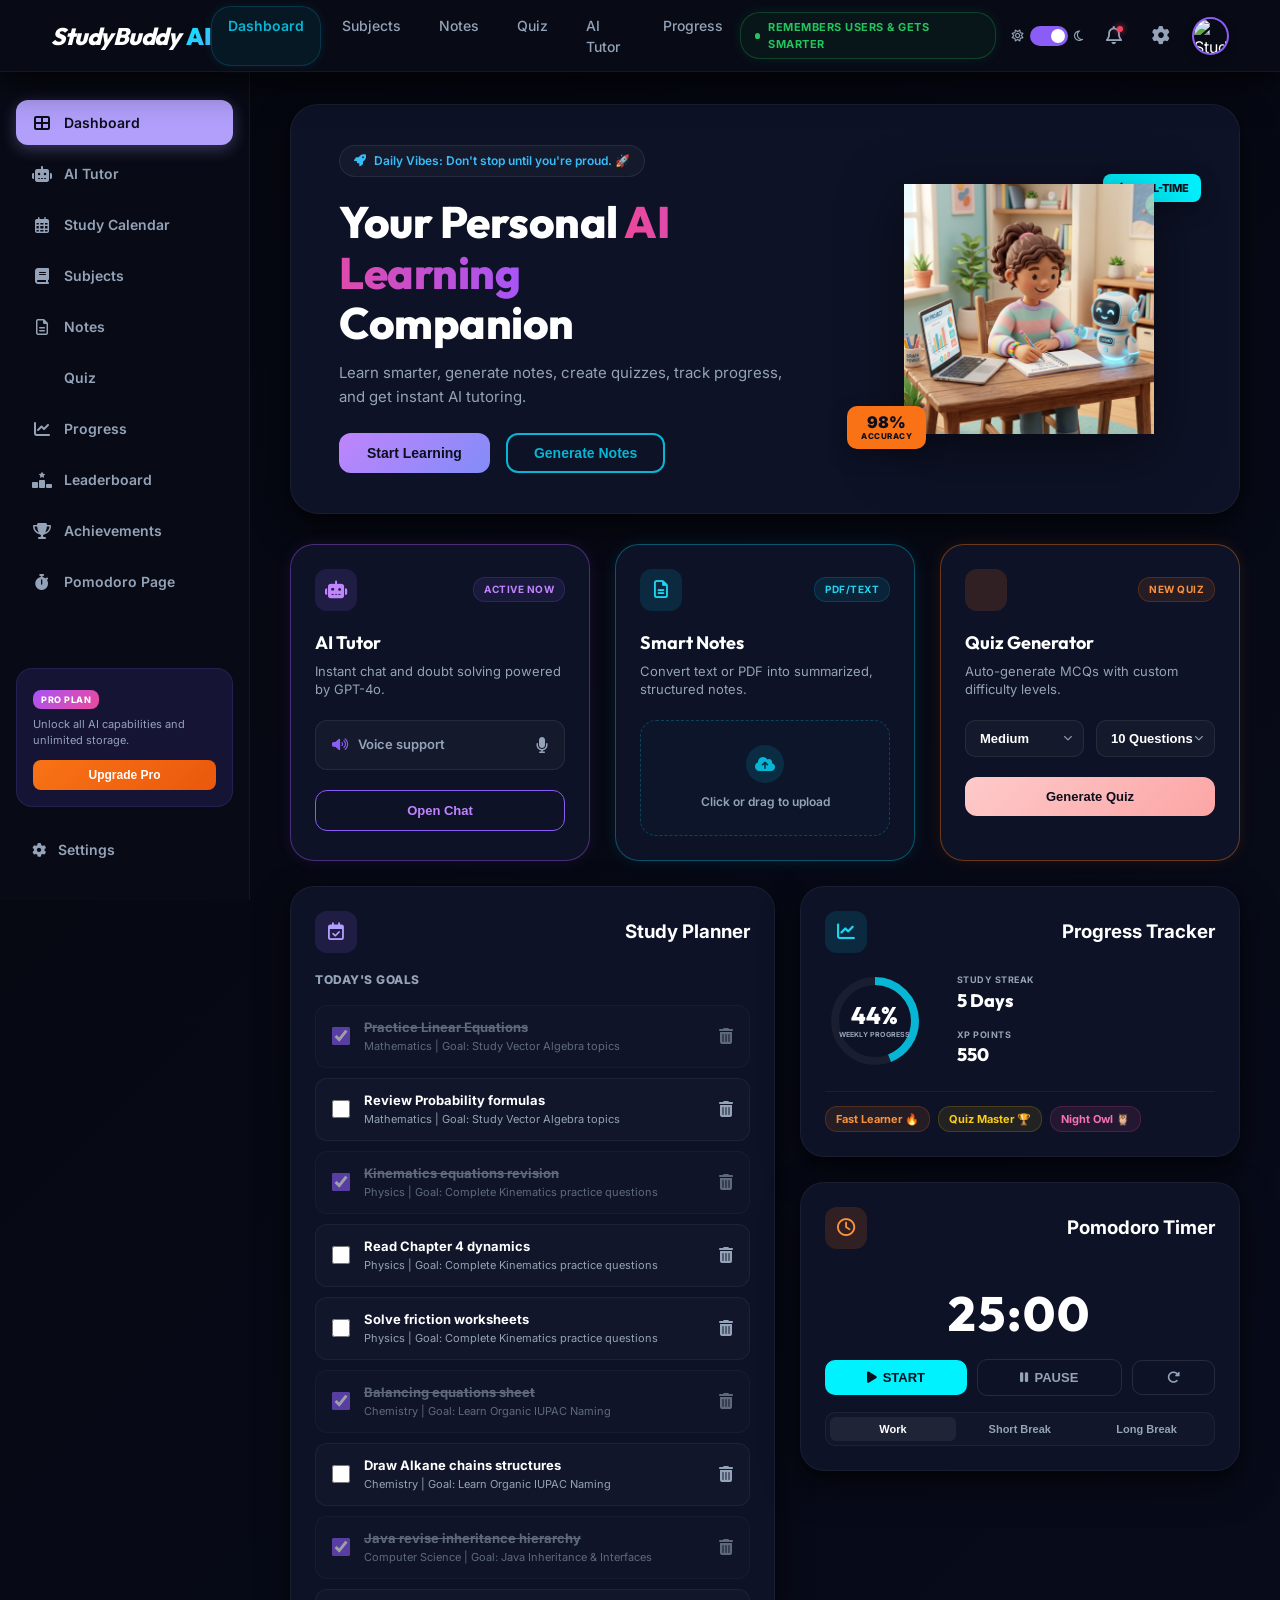
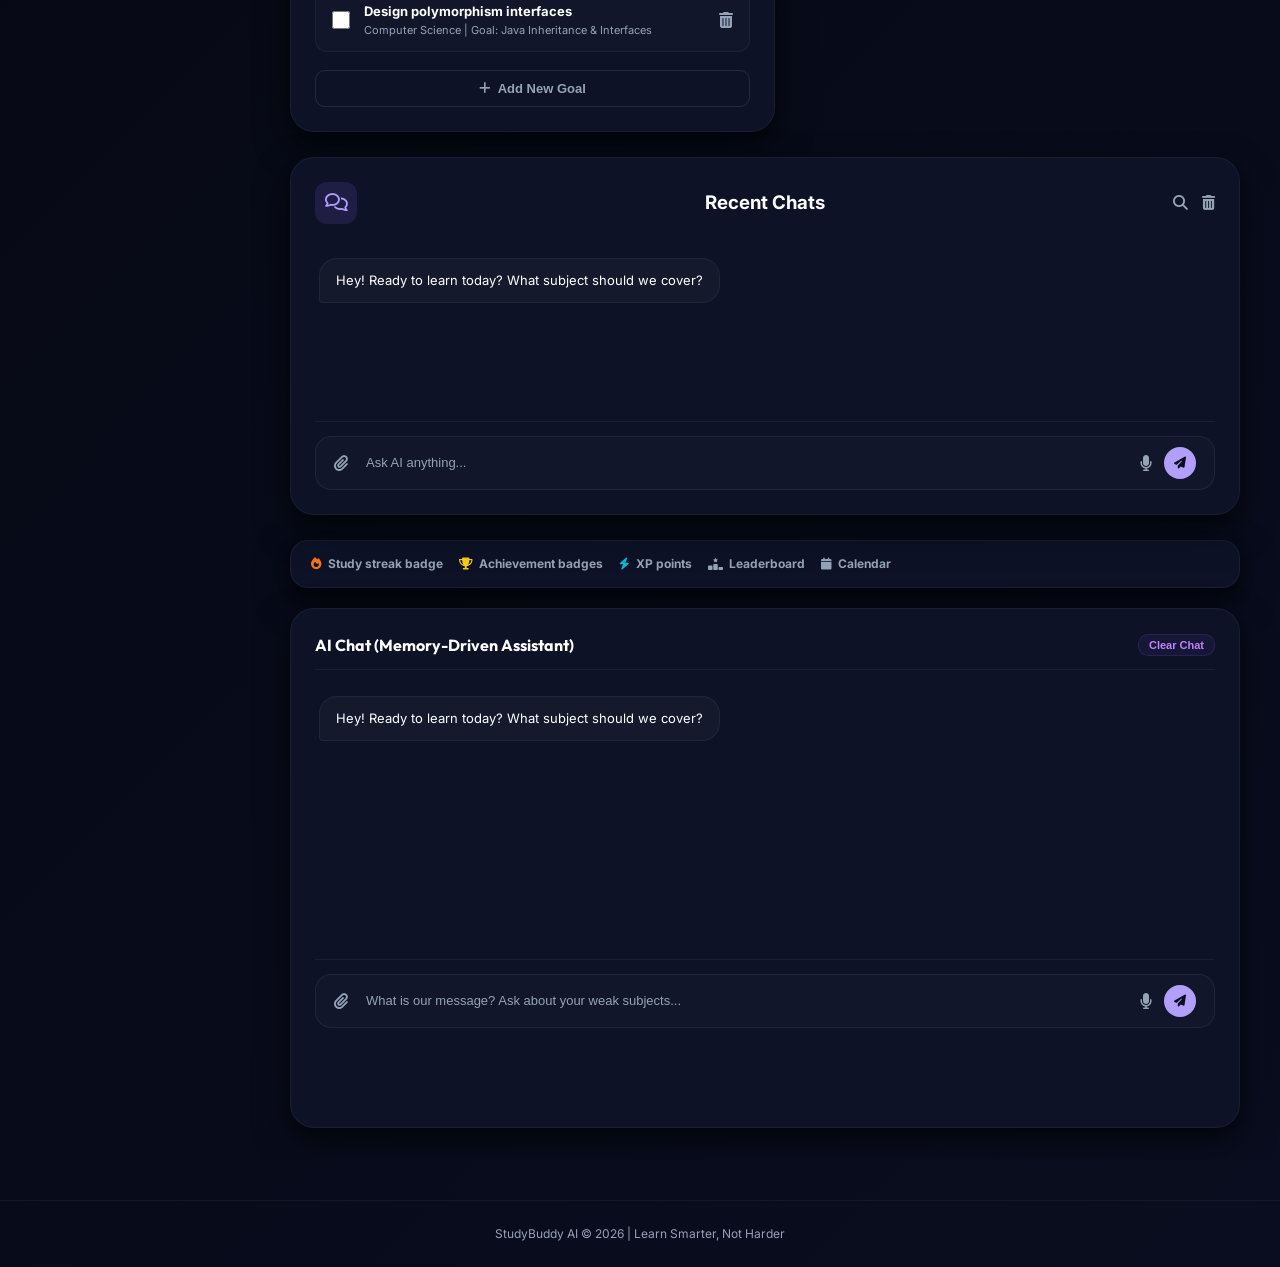
==== Frontend/index.html @ 6fe0d9cd "Add files via upload" ====
<!DOCTYPE html>
<html lang="en">
<head>
    <meta charset="UTF-8">
    <meta name="viewport" content="width=device-width, initial-scale=1.0">
    <title>StudyBuddy AI | Smart Learning Companion</title>
    <!-- Google Fonts -->
    <link rel="preconnect" href="https://fonts.googleapis.com">
    <link rel="preconnect" href="https://fonts.gstatic.com" crossorigin>
    <link href="https://fonts.googleapis.com/css2?family=Inter:wght@300;400;500;600;700;800&family=Outfit:wght@400;500;600;700;800&display=swap" rel="stylesheet">
    <!-- FontAwesome Icons -->
    <link rel="stylesheet" href="https://cdnjs.cloudflare.com/ajax/libs/font-awesome/6.7.2/css/all.min.css">
    <!-- CSS -->
    <link rel="stylesheet" href="style.css">
</head>
<body>

    <!-- Header Navigation -->
    <header class="app-header">
        <div class="header-container">
            <div class="logo" onclick="switchTab('dashboard')">
                StudyBuddy <span>AI</span>
            </div>
            
            <nav class="nav-links">
                <a href="#" class="nav-item active" data-tab="dashboard" onclick="switchTab('dashboard')">Dashboard</a>
                <a href="#" class="nav-item" data-tab="subjects" onclick="switchTab('subjects')">Subjects</a>
                <a href="#" class="nav-item" data-tab="notes" onclick="switchTab('notes')">Notes</a>
                <a href="#" class="nav-item" data-tab="quiz" onclick="switchTab('quiz')">Quiz</a>
                <a href="#" class="nav-item" data-tab="ai-tutor" onclick="switchTab('ai-tutor')">AI Tutor</a>
                <a href="#" class="nav-item" data-tab="progress" onclick="switchTab('progress')">Progress</a>
            </nav>

            <div class="header-controls">
                <div class="judge-tagline-nav" title="Hackathon Statement">
                    <span class="pulse-dot"></span>
                    <span>remembers users & gets smarter</span>
                </div>
                <div class="theme-toggle-container">
                    <i class="fa-regular fa-sun"></i>
                    <label class="switch">
                        <input type="checkbox" id="themeToggle">
                        <span class="slider round"></span>
                    </label>
                    <i class="fa-regular fa-moon"></i>
                </div>
                <div class="notification-btn" onclick="alert('No new notifications!')">
                    <i class="fa-regular fa-bell"></i>
                    <span class="badge"></span>
                </div>
                <div class="settings-btn" onclick="switchTab('settings')" title="Settings">
                    <i class="fa-solid fa-gear"></i>
                </div>
                <div class="user-avatar" onclick="switchTab('profile')" id="navAvatarWrapper">
                    <img src="https://images.unsplash.com/photo-1534528741775-53994a69daeb?auto=format&fit=crop&w=100&q=80" alt="Student Profile" id="navAvatar">
                </div>
            </div>
        </div>
    </header>

    <!-- Global App Layout -->
    <div class="app-layout">
        
        <!-- Sidebar Navigation -->
        <aside class="app-sidebar">
            <ul class="sidebar-nav">
                <li class="active" data-sidebar="dashboard" onclick="switchTab('dashboard')">
                    <i class="fa-solid fa-table-cells-large"></i> Dashboard
                </li>
                <li data-sidebar="ai-tutor" onclick="switchTab('ai-tutor')">
                    <i class="fa-solid fa-robot"></i> AI Tutor
                </li>
                <li data-sidebar="calendar" onclick="switchTab('calendar')">
                    <i class="fa-regular fa-calendar-days"></i> Study Calendar
                </li>
                <li data-sidebar="subjects" onclick="switchTab('subjects')">
                    <i class="fa-solid fa-book"></i> Subjects
                </li>
                <li data-sidebar="notes" onclick="switchTab('notes')">
                    <i class="fa-regular fa-file-lines"></i> Notes
                </li>
                <li data-sidebar="quiz" onclick="switchTab('quiz')">
                    <i class="fa-regular fa-square-question"></i> Quiz
                </li>
                <li data-sidebar="progress" onclick="switchTab('progress')">
                    <i class="fa-solid fa-chart-line"></i> Progress
                </li>
                <li data-sidebar="leaderboard" onclick="switchTab('leaderboard')">
                    <i class="fa-solid fa-ranking-star"></i> Leaderboard
                </li>
                <li data-sidebar="achievements" onclick="switchTab('achievements')">
                    <i class="fa-solid fa-trophy"></i> Achievements
                </li>
                <li data-sidebar="pomodoro" onclick="switchTab('pomodoro')">
                    <i class="fa-solid fa-stopwatch"></i> Pomodoro Page
                </li>
            </ul>
            
            <div class="sidebar-footer-container">
                <div class="upgrade-pro-card">
                    <span class="pro-badge">PRO PLAN</span>
                    <p>Unlock all AI capabilities and unlimited storage.</p>
                    <button class="btn-upgrade" onclick="alert('Upgrade Pro dialog triggered.')">Upgrade Pro</button>
                </div>
                
                <div class="sidebar-settings-link" onclick="switchTab('settings')">
                    <i class="fa-solid fa-gear"></i> Settings
                </div>
            </div>
        </aside>

        <!-- App Main Views -->
        <main class="app-content">

            <!-- 1. DASHBOARD VIEW -->
            <div id="view-dashboard" class="tab-view active">
                <!-- Hero Banner -->
                <section class="hero-banner">
                    <div class="hero-text">
                        <div class="daily-vibes-badge">
                            <i class="fa-solid fa-rocket"></i>
                            <span>Daily Vibes: Don't stop until you're proud. 🚀</span>
                        </div>
                        <h1>Your Personal <span class="gradient-text">AI Learning</span><br>Companion</h1>
                        <p>Learn smarter, generate notes, create quizzes, track progress, and get instant AI tutoring.</p>
                        <div class="hero-buttons">
                            <!-- Change: Start Learning -> Pomodoro Timer Page -->
                            <button class="btn-primary" onclick="startLearningBtnClick()">Start Learning</button>
                            <button class="btn-outline" onclick="switchTab('notes')">Generate Notes</button>
                        </div>
                    </div>
                    <div class="hero-image-container">
                        <div class="floating-badge badge-realtime">
                            <i class="fa-solid fa-bolt"></i> REAL-TIME
                        </div>
                        <img src="hero_study_buddy.png" alt="AI Study Tutor Illustration" class="hero-illustration">
                        <div class="floating-badge badge-accuracy">
                            <span class="accuracy-num">98%</span>
                            <span class="accuracy-text">ACCURACY</span>
                        </div>
                    </div>
                </section>

                <!-- Row 1: Three Quick Cards -->
                <div class="dashboard-row-three">
                    <!-- AI Tutor Card -->
                    <div class="card module-card card-ai-tutor">
                        <div class="card-header-flex">
                            <div class="card-header-icon tutor-icon-bg">
                                <i class="fa-solid fa-robot"></i>
                            </div>
                            <span class="badge-status status-active">Active Now</span>
                        </div>
                        <h3>AI Tutor</h3>
                        <p class="module-desc">Instant chat and doubt solving powered by GPT-4o.</p>
                        <div class="tutor-voice-row">
                            <div class="voice-support-pill">
                                <i class="fa-solid fa-volume-high"></i>
                                <span>Voice support</span>
                            </div>
                            <div class="voice-toggle-icon">
                                <i class="fa-solid fa-microphone"></i>
                            </div>
                        </div>
                        <button class="btn-tutor-chat" onclick="switchTab('ai-tutor')">Open Chat</button>
                    </div>

                    <!-- Smart Notes Card -->
                    <div class="card module-card card-notes">
                        <div class="card-header-flex">
                            <div class="card-header-icon notes-icon-bg">
                                <i class="fa-regular fa-file-lines"></i>
                            </div>
                            <span class="badge-status status-pdf">PDF/Text</span>
                        </div>
                        <h3>Smart Notes</h3>
                        <p class="module-desc">Convert text or PDF into summarized, structured notes.</p>
                        <div class="upload-zone-small" onclick="switchTab('notes')">
                            <div class="upload-icon-circle">
                                <i class="fa-solid fa-cloud-arrow-up"></i>
                            </div>
                            <span>Click or drag to upload</span>
                        </div>
                    </div>

                    <!-- Quiz Generator Card -->
                    <div class="card module-card card-quiz">
                        <div class="card-header-flex">
                            <div class="card-header-icon quiz-icon-bg">
                                <i class="fa-regular fa-square-question"></i>
                            </div>
                            <span class="badge-status status-quiz">New Quiz</span>
                        </div>
                        <h3>Quiz Generator</h3>
                        <p class="module-desc">Auto-generate MCQs with custom difficulty levels.</p>
                        <div class="quiz-controls-row">
                            <div class="select-wrapper">
                                <select id="quizDifficulty" class="select-control">
                                    <option value="easy">Easy</option>
                                    <option value="medium" selected>Medium</option>
                                    <option value="hard">Hard</option>
                                </select>
                            </div>
                            <div class="select-wrapper">
                                <select id="quizQuestionsCount" class="select-control">
                                    <option value="5">5 Questions</option>
                                    <option value="10" selected>10 Questions</option>
                                    <option value="20">20 Questions</option>
                                </select>
                            </div>
                        </div>
                        <button class="btn-generate-quiz" onclick="switchTab('quiz')">Generate Quiz</button>
                    </div>
                </div>

                <!-- Row 2: Planner (Left) & Stack of Progress/Timer (Right) -->
                <div class="dashboard-row-two" id="planner-section">
                    <!-- Study Planner Card -->
                    <div class="card planner-card">
                        <div class="card-header-flex">
                            <div class="card-header-icon planner-icon-bg">
                                <i class="fa-regular fa-calendar-check"></i>
                            </div>
                            <h3>Study Planner</h3>
                        </div>
                        <p class="section-title">TODAY'S GOALS</p>
                        
                        <div class="empty-state" id="dashboardPlannerEmptyState">
                            <p>No memory data available.</p>
                            <button class="btn-create-profile" onclick="focusProfile()">Create Memory Profile</button>
                        </div>
                        <div class="content-state" id="dashboardPlannerContentState" style="display: none;">
                            <ul id="dashboardPlanList" class="checklist">
                                <!-- Populated dynamically -->
                            </ul>
                        </div>
                        <button class="btn-add-goal" onclick="triggerAddNewGoal()">
                            <i class="fa-solid fa-plus"></i> Add New Goal
                        </button>
                    </div>

                    <!-- Right Stack Column -->
                    <div class="dashboard-right-stack">
                        <!-- Progress Tracker Card -->
                        <div class="card progress-tracker-card">
                            <div class="card-header-flex">
                                <div class="card-header-icon progress-icon-bg">
                                    <i class="fa-solid fa-chart-line"></i>
                                </div>
                                <h3>Progress Tracker</h3>
                            </div>
                            
                            <div class="empty-state" id="dashboardProgressEmptyState">
                                <p>No memory data available.</p>
                                <button class="btn-create-profile" onclick="focusProfile()">Create Memory Profile</button>
                            </div>
                            
                            <div class="content-state" id="dashboardProgressContentState" style="display: none;">
                                <div class="progress-tracker-content">
                                    <div class="gauge-container">
                                        <svg class="progress-ring" width="100" height="100">
                                            <circle class="progress-ring__background" stroke="rgba(255, 255, 255, 0.05)" stroke-width="8" fill="transparent" r="40" cx="50" cy="50" />
                                            <circle class="progress-ring__circle" id="healthCircleRing" stroke="#06b6d4" stroke-width="8" fill="transparent" r="40" cx="50" cy="50" />
                                        </svg>
                                        <div class="gauge-value-wrapper">
                                            <span class="gauge-value" id="healthGaugeValue">0%</span>
                                            <span class="gauge-label">WEEKLY PROGRESS</span>
                                        </div>
                                    </div>
                                    
                                    <div class="tracker-stats-col">
                                        <div class="tracker-stat-box" onclick="switchTab('streak')" style="cursor: pointer;" title="View Streak Details">
                                            <span class="stat-title">STUDY STREAK</span>
                                            <span class="stat-val" id="streakVal">0 Days</span>
                                        </div>
                                        <div class="tracker-stat-box" onclick="switchTab('xp')" style="cursor: pointer;" title="View XP History">
                                            <span class="stat-title">XP POINTS</span>
                                            <span class="stat-val" id="xpPointsVal">0</span>
                                        </div>
                                    </div>
                                </div>
                                <div class="achievement-badges-row">
                                    <span class="badge-achievement badge-fast-learner" onclick="switchTab('achievements')">Fast Learner 🔥</span>
                                    <span class="badge-achievement badge-quiz-master" onclick="switchTab('achievements')">Quiz Master 🏆</span>
                                    <span class="badge-achievement badge-night-owl" onclick="switchTab('achievements')">Night Owl 🦉</span>
                                </div>
                            </div>
                        </div>

                        <!-- Pomodoro Timer Card -->
                        <div class="card timer-card">
                            <div class="card-header-flex">
                                <div class="card-header-icon timer-icon-bg">
                                    <i class="fa-regular fa-clock"></i>
                                </div>
                                <h3>Pomodoro Timer</h3>
                            </div>
                            <div class="timer-display" id="timerDisplay">25:00</div>
                            <div class="timer-controls-row">
                                <button class="btn-timer-start" id="timerStartBtn">
                                    <i class="fa-solid fa-play"></i> START
                                </button>
                                <button class="btn-timer-pause" id="timerPauseBtn">
                                    <i class="fa-solid fa-pause"></i> PAUSE
                                </button>
                                <button class="btn-timer-reset" id="timerResetBtn" onclick="resetPomodoro()">
                                    <i class="fa-solid fa-rotate-right"></i>
                                </button>
                            </div>
                            <div class="timer-tabs-row">
                                <button class="timer-tab active" onclick="setTimerType('work')">Work</button>
                                <button class="timer-tab" onclick="setTimerType('short')">Short Break</button>
                                <button class="timer-tab" onclick="setTimerType('long')">Long Break</button>
                            </div>
                        </div>
                    </div>
                </div>

                <!-- Row 3: Recent Chats -->
                <div class="dashboard-row-one">
                    <div class="card recent-chats-card">
                        <div class="card-header-flex">
                            <div class="card-header-icon chat-icon-bg">
                                <i class="fa-regular fa-comments"></i>
                            </div>
                            <h3>Recent Chats</h3>
                            <div class="chat-header-actions">
                                <i class="fa-solid fa-magnifying-glass" style="cursor:pointer;" onclick="switchTab('ai-tutor')"></i>
                                <i class="fa-solid fa-trash-can" style="cursor:pointer;" onclick="clearChatLogs()" title="Clear Chat History"></i>
                            </div>
                        </div>
                        
                        <div class="empty-state" id="dashboardChatEmptyState">
                            <p>No memory data available.</p>
                            <button class="btn-create-profile" onclick="focusProfile()">Create Memory Profile</button>
                        </div>
                        
                        <div class="content-state" id="dashboardChatContentState" style="display: none;">
                            <div class="chat-messages" id="dashboardChatMessages">
                                <!-- Messages render here -->
                            </div>
                            <form id="dashboardChatForm" class="chat-form">
                                <input type="file" id="dashboardChatFile" style="display: none;" onchange="handleChatFileUpload(this, 'dashboard')">
                                <button type="button" class="btn-chat-file" onclick="document.getElementById('dashboardChatFile').click()"><i class="fa-solid fa-paperclip"></i></button>
                                <input type="text" id="dashboardChatInput" placeholder="Ask AI anything..." autocomplete="off">
                                <button type="button" class="btn-chat-mic" id="dashboardChatVoiceBtn" onclick="toggleVoiceInput('dashboard')"><i class="fa-solid fa-microphone"></i></button>
                                <button type="submit" class="btn-chat-send"><i class="fa-solid fa-paper-plane"></i></button>
                            </form>
                        </div>
                    </div>
                </div>
            </div>

            <!-- 2. SUBJECTS VIEW -->
            <div id="view-subjects" class="tab-view">
                <div class="card-header-flex" style="margin-bottom: 24px;">
                    <h2 class="view-title" style="margin-bottom: 0;">Subjects</h2>
                    <button class="btn-primary" onclick="triggerAddSubject()"><i class="fa-solid fa-plus"></i> Add Subject</button>
                </div>
                <div class="subjects-grid" id="subjectsGrid">
                    <!-- Populated dynamically to support CRUD -->
                </div>
            </div>

            <!-- 2.5 DEDICATED SUBJECT DETAIL VIEW (New Requirement) -->
            <div id="view-subject-detail" class="tab-view">
                <button class="btn-outline" onclick="switchTab('subjects')" style="margin-bottom: 20px;"><i class="fa-solid fa-arrow-left"></i> Back to Subjects</button>
                <div class="subject-detail-header card" style="margin-bottom: 25px;">
                    <div style="display: flex; justify-content: space-between; align-items: center; flex-wrap: wrap; gap: 15px;">
                        <div>
                            <h2 class="view-title" id="subjectDetailName" style="margin-bottom: 5px;">Subject Name</h2>
                            <p id="subjectDetailGoals" style="font-size: 13px; color: var(--text-secondary);">Daily Study Goal: -</p>
                        </div>
                        <div style="display: flex; gap: 10px;">
                            <button class="btn-outline" onclick="triggerEditSubject(activeSubjectId)"><i class="fa-solid fa-pen-to-square"></i> Edit Goals</button>
                            <button class="btn-outline" onclick="triggerRenameSubject(activeSubjectId)"><i class="fa-solid fa-tags"></i> Rename</button>
                            <button class="btn-upgrade" onclick="triggerDeleteSubject(activeSubjectId)" style="background: #ef4444;"><i class="fa-solid fa-trash"></i> Delete Subject</button>
                        </div>
                    </div>

                    <div style="margin-top: 20px;">
                        <div class="progress-labels">
                            <span>Subject Progress</span>
                            <span id="subjectDetailProgressText">0%</span>
                        </div>
                        <div class="progress-bar-outer">
                            <div class="progress-bar-inner" id="subjectDetailProgressBar" style="width: 0%;"></div>
                        </div>
                    </div>
                </div>

                <div class="dashboard-row-two">
                    <!-- Tasks / Goals List specifically for this subject -->
                    <div class="card planner-card">
                        <div class="card-header-flex">
                            <div class="card-header-icon planner-icon-bg">
                                <i class="fa-regular fa-calendar-check"></i>
                            </div>
                            <h3>Subject Task Planner</h3>
                        </div>
                        <p class="section-title">TASKS FOR THIS SUBJECT</p>
                        <ul id="subjectTaskList" class="checklist">
                            <!-- Dynamically generated list -->
                        </ul>
                        <button class="btn-add-goal" onclick="triggerAddSubjectTask()">
                            <i class="fa-solid fa-plus"></i> Add New Task
                        </button>
                    </div>

                    <!-- Right side specific tools -->
                    <div class="dashboard-right-stack">
                        <!-- Subject specific Pomodoro widget -->
                        <div class="card timer-card">
                            <div class="card-header-flex">
                                <div class="card-header-icon timer-icon-bg">
                                    <i class="fa-regular fa-clock"></i>
                                </div>
                                <h3>Pomodoro Session</h3>
                            </div>
                            <div style="margin-bottom: 12px; display: flex; align-items: center; justify-content: space-between;">
                                <label style="font-size: 12px; font-weight: 600; color: var(--text-secondary);">Set study duration:</label>
                                <input type="number" id="subjectTimerMins" value="25" min="1" max="180" style="width: 70px; padding: 6px; border-radius: 6px; background: rgba(255,255,255,0.05); border: 1px solid rgba(255,255,255,0.1); color: #fff; text-align: center;">
                            </div>
                            <div class="timer-display" id="subjectTimerDisplay">25:00</div>
                            <div class="timer-controls-row">
                                <button class="btn-timer-start" id="subjectTimerStartBtn" onclick="startSubjectTimer()">
                                    <i class="fa-solid fa-play"></i> START SESSION
                                </button>
                                <button class="btn-timer-pause" id="subjectTimerPauseBtn" onclick="pauseSubjectTimer()">
                                    <i class="fa-solid fa-pause"></i> PAUSE
                                </button>
                                <button class="btn-timer-reset" onclick="resetSubjectTimer()">
                                    <i class="fa-solid fa-rotate-right"></i>
                                </button>
                            </div>
                        </div>

                        <!-- Flashcards Widget -->
                        <div class="card">
                            <div class="card-header-flex">
                                <div class="card-header-icon progress-icon-bg">
                                    <i class="fa-solid fa-layer-group"></i>
                                </div>
                                <h3>Flashcards</h3>
                                <button class="btn-continue" onclick="triggerAddFlashcard()" style="width: auto; padding: 4px 10px;">+ Add</button>
                            </div>
                            
                            <div id="flashcardContainer" style="perspective: 1000px; height: 130px; margin-bottom: 12px; display: none;">
                                <div id="flashcardInner" onclick="flipFlashcard()" style="position: relative; width: 100%; height: 100%; text-align: center; transition: transform 0.6s; transform-style: preserve-3d; cursor: pointer;">
                                    <div style="position: absolute; width: 100%; height: 100%; backface-visibility: hidden; background: rgba(255,255,255,0.02); border: 1px solid rgba(255,255,255,0.08); border-radius: 12px; padding: 20px; display: flex; flex-direction: column; justify-content: center; align-items: center;">
                                        <p style="font-size: 11px; text-transform: uppercase; color: var(--teal); font-weight: 700; margin-bottom: 5px;">Question</p>
                                        <h4 id="flashcardFrontText" style="font-size: 14px; font-weight: 600;">Front side question?</h4>
                                    </div>
                                    <div style="position: absolute; width: 100%; height: 100%; backface-visibility: hidden; background: rgba(139, 92, 246, 0.1); border: 1.5px solid var(--primary); border-radius: 12px; padding: 20px; display: flex; flex-direction: column; justify-content: center; align-items: center; transform: rotateY(180deg);">
                                        <p style="font-size: 11px; text-transform: uppercase; color: var(--primary); font-weight: 700; margin-bottom: 5px;">Answer</p>
                                        <h4 id="flashcardBackText" style="font-size: 14px; font-weight: 600; color: #fff;">Back side explanation.</h4>
                                    </div>
                                </div>
                            </div>
                            <div id="flashcardEmpty" class="empty-state">
                                <p>No flashcards created for this subject.</p>
                            </div>
                            
                            <div style="display: flex; justify-content: space-between; align-items: center; font-size: 12px;">
                                <button class="btn-outline" onclick="prevFlashcard()" style="padding: 6px 12px;"><i class="fa-solid fa-chevron-left"></i> Prev</button>
                                <span id="flashcardIndexText">0 / 0</span>
                                <button class="btn-outline" onclick="nextFlashcard()" style="padding: 6px 12px;">Next <i class="fa-solid fa-chevron-right"></i></button>
                            </div>
                            
                            <div style="display: flex; gap: 8px; margin-top: 10px;">
                                <button class="btn-continue" onclick="markFlashcardMastered()" style="flex: 2;"><i class="fa-solid fa-check"></i> Mastered</button>
                                <button class="btn-upgrade" onclick="deleteCurrentFlashcard()" style="flex: 1; background: #ef4444;"><i class="fa-solid fa-trash-can"></i></button>
                            </div>
                        </div>

                        <!-- Mini Quiz Widget -->
                        <div class="card">
                            <div class="card-header-flex">
                                <div class="card-header-icon quiz-icon-bg">
                                    <i class="fa-solid fa-list-check"></i>
                                </div>
                                <h3>Quick Subject Quiz</h3>
                                <button class="btn-continue" onclick="switchTab('quiz')" style="width: auto; padding: 4px 10px;">Generate</button>
                            </div>
                            <div class="quiz-setup" id="subjectQuizEmpty">
                                <p style="font-size: 12px; color: var(--text-secondary); margin-bottom: 10px;">Review your knowledge with simulated subject questions.</p>
                                <button class="btn-generate-quiz" onclick="startSubjectMiniQuiz()">Start Mini Quiz</button>
                            </div>
                            <div id="subjectQuizContainer" style="display: none;">
                                <h4 id="subjectQuizQuestion" style="font-size: 13px; font-weight: 600; margin-bottom: 12px;">Question text?</h4>
                                <div class="quiz-options" id="subjectQuizOptions">
                                    <!-- Populated dynamically -->
                                </div>
                                <div id="subjectQuizFeedback" style="margin-top: 10px; font-size: 12px; font-weight: 700;"></div>
                            </div>
                        </div>

                        <!-- AI Recommendation Card -->
                        <div class="card">
                            <div class="card-header-flex">
                                <div class="card-header-icon tutor-icon-bg">
                                    <i class="fa-solid fa-wand-magic-sparkles"></i>
                                </div>
                                <h3>AI Recommendation</h3>
                            </div>
                            <div class="matters-result" id="subjectAIRecommendation" style="border-left-color: var(--teal); font-size: 12px;">
                                Generating customized recommendations based on profile memory...
                            </div>
                        </div>
                    </div>
                </div>
            </div>

            <!-- 3. NOTES VIEW -->
            <div id="view-notes" class="tab-view">
                <h2 class="view-title">Smart Notes Generator</h2>
                <div class="card notes-editor-card">
                    <div class="empty-state" id="notesEmptyState">
                        <p>No memory data available.</p>
                        <button class="btn-create-profile" onclick="focusProfile()">Create Memory Profile</button>
                    </div>
                    <div class="content-state" id="notesContentState" style="display: none;">
                        <div style="margin-bottom: 20px; display: flex; align-items: center; gap: 15px;">
                            <label style="font-weight: 600; font-size: 14px; color: var(--text-secondary);">Select Subject Folder:</label>
                            <select id="notesSubjectSelector" class="select-control" style="width: auto; max-width: 250px;" onchange="renderNotesList()">
                                <!-- Dynamically loaded subjects -->
                            </select>
                        </div>
                        <div class="notes-workspace">
                            <div class="notes-upload-zone" onclick="document.getElementById('notesFileInput').click()" style="cursor: pointer;">
                                <i class="fa-solid fa-cloud-arrow-up"></i>
                                <h3>Upload Lecture PDFs or Text Files</h3>
                                <p>Supports PDF, JPG, PNG, TXT, DOCX files</p>
                                <p style="font-size: 11px; color: var(--primary);">Max 20 files per subject</p>
                                <input type="file" id="notesFileInput" style="display: none;" accept=".pdf,.jpg,.jpeg,.png,.txt,.docx" onchange="handleNotesFileUpload(this)">
                            </div>
                            <div class="notes-summary-box">
                                <div style="display: flex; justify-content: space-between; align-items: center; margin-bottom: 16px;">
                                    <h3>Uploaded Files (<span id="notesCountText">0/20</span>)</h3>
                                </div>
                                <div class="notes-list" id="summarizedNotesList" style="display: flex; flex-direction: column; gap: 12px; max-height: 300px; overflow-y: auto;">
                                    <!-- Populated dynamically -->
                                </div>
                            </div>
                        </div>
                    </div>
                </div>
            </div>

            <!-- 4. QUIZ VIEW -->
            <div id="view-quiz" class="tab-view">
                <h2 class="view-title">Quiz Generator</h2>
                <div class="card quiz-generator-card">
                    <div class="empty-state" id="quizEmptyState">
                        <p>No memory data available.</p>
                        <button class="btn-create-profile" onclick="focusProfile()">Create Memory Profile</button>
                    </div>
                    <div class="content-state" id="quizContentState" style="display: none;">
                        <!-- Configuration Panel -->
                        <div class="quiz-setup" id="quizConfigPanel" style="display: grid; grid-template-columns: 1fr 1fr; gap: 20px;">
                            <div class="input-group">
                                <label>Topic Name</label>
                                <input type="text" id="quizTopicName" placeholder="e.g. Binary Search Trees">
                            </div>
                            <div class="input-group">
                                <label>Description</label>
                                <input type="text" id="quizTopicDesc" placeholder="Brief context of the topic">
                            </div>
                            <div class="input-group">
                                <label>Difficulty</label>
                                <select id="quizTopicDifficulty" class="select-control" style="background: rgba(255,255,255,0.03); border: 1px solid rgba(255,255,255,0.08);">
                                    <option value="easy">Easy</option>
                                    <option value="medium" selected>Medium</option>
                                    <option value="hard">Hard</option>
                                </select>
                            </div>
                            <div class="input-group">
                                <label>Domain / Subject</label>
                                <select id="quizTopicDomain" class="select-control" style="background: rgba(255,255,255,0.03); border: 1px solid rgba(255,255,255,0.08);">
                                    <!-- Populated dynamically -->
                                </select>
                            </div>
                            <div class="input-group">
                                <label>Question Count</label>
                                <input type="number" id="quizTopicCount" min="10" max="20" value="10" style="padding: 12px; background: rgba(255,255,255,0.02); border: 1px solid rgba(255,255,255,0.08); border-radius: 10px; color: #fff;">
                            </div>
                            <div class="input-group">
                                <label>Image Reference (Optional)</label>
                                <input type="file" id="quizTopicImage" accept="image/*" style="padding: 6px; background: rgba(255,255,255,0.02); border: 1px solid rgba(255,255,255,0.08); border-radius: 10px; color: #fff;">
                            </div>
                            <button class="btn-primary" onclick="generateComprehensiveQuiz()" style="grid-column: span 2; margin-top: 10px;">
                                <i class="fa-solid fa-graduation-cap"></i> Generate Comprehensive Quiz
                            </button>
                        </div>

                        <!-- Quiz Play Area -->
                        <div id="quizContainer" style="display: none; margin-top: 25px;">
                            <div style="display: flex; justify-content: space-between; align-items: center; border-bottom: 1px solid rgba(255,255,255,0.05); padding-bottom: 10px; margin-bottom: 15px;">
                                <h4 id="quizPlayHeader" style="font-family: var(--font-heading); color: var(--teal);">Topic Quiz</h4>
                                <span id="quizPlayProgress" style="font-size: 12px; font-weight: 700; color: var(--text-secondary);">Question 1 of 10</span>
                            </div>
                            
                            <h3 id="quizQuestion" style="margin-bottom: 20px; font-weight: 600; line-height: 1.4;">Question text here...</h3>
                            
                            <!-- Input areas for Text Answers -->
                            <div id="quizTextAnswerInput" style="display: none; margin-bottom: 20px;">
                                <input type="text" id="quizTextInputField" placeholder="Type your answer here..." style="width: 100%; padding: 14px; border-radius: 12px; background: rgba(255,255,255,0.03); border: 1px solid rgba(255,255,255,0.1); color: #fff; outline: none; margin-bottom: 10px;">
                                <button class="btn-continue" onclick="submitTextQuizAnswer()">Submit Answer</button>
                            </div>

                            <!-- MCQ/TF Options Area -->
                            <div class="quiz-options" id="quizOptionsContainer">
                                <!-- Options will be created dynamically -->
                            </div>
                            
                            <div id="quizFeedback" style="margin-top: 20px; padding: 16px; border-radius: 12px; background: rgba(255,255,255,0.02); display: none;">
                                <p id="quizFeedbackResult" style="font-weight: 700; margin-bottom: 6px;"></p>
                                <p id="quizFeedbackExplanation" style="font-size: 12px; color: var(--text-secondary); line-height: 1.4;"></p>
                                <button class="btn-primary" id="btnNextQuizQuestion" onclick="advanceQuizQuestion()" style="margin-top: 14px; padding: 8px 16px; font-size: 12px; width: auto;">Next Question</button>
                            </div>
                        </div>

                        <!-- Quiz Score Results Area -->
                        <div id="quizResultPanel" style="display: none; text-align: center; padding: 40px 20px;">
                            <i class="fa-solid fa-circle-check" style="font-size: 56px; color: #22c55e; margin-bottom: 20px;"></i>
                            <h2 style="font-family: var(--font-heading); margin-bottom: 10px;">Quiz Completed!</h2>
                            <p style="color: var(--text-secondary); margin-bottom: 25px;">You scored <strong id="quizResultScore" style="color: #fff; font-size: 20px;">0 / 10</strong></p>
                            <button class="btn-primary" onclick="exitQuizToConfig()"><i class="fa-solid fa-rotate-left"></i> Take Another Quiz</button>
                        </div>
                    </div>
                </div>
            </div>

            <!-- 5. AI TUTOR CHAT VIEW -->
            <div id="view-ai-tutor" class="tab-view tutor-chat-view-full">
                <div class="tutor-header-bar">
                    <div class="badges-row">
                        <!-- Navigation shortcuts that redirect to custom views -->
                        <span class="badge-item" onclick="switchTab('streak')"><i class="fa-solid fa-fire text-orange"></i> Study streak badge</span>
                        <span class="badge-item" onclick="switchTab('achievements')"><i class="fa-solid fa-trophy text-yellow"></i> Achievement badges</span>
                        <span class="badge-item" onclick="switchTab('xp')"><i class="fa-solid fa-bolt text-teal"></i> XP points</span>
                        <span class="badge-item" onclick="switchTab('leaderboard')"><i class="fa-solid fa-ranking-star"></i> Leaderboard</span>
                        <span class="badge-item" onclick="switchTab('calendar')"><i class="fa-solid fa-calendar"></i> Calendar</span>
                    </div>
                </div>
                
                <div class="card chat-card-full">
                    <div class="empty-state" id="tutorEmptyState">
                        <p>No memory data available.</p>
                        <button class="btn-create-profile" onclick="focusProfile()">Create Memory Profile</button>
                    </div>
                    <div class="content-state" id="tutorContentState" style="display: none; height: 100%;">
                        <div class="chat-header" style="display: flex; justify-content: space-between; align-items: center;">
                            <h3>AI Chat (Memory-Driven Assistant)</h3>
                            <button class="btn-continue" onclick="clearChatLogs()" style="width: auto; padding: 4px 10px; font-size: 11px;">Clear Chat</button>
                        </div>
                        <div class="chat-messages" id="tutorChatMessages" style="flex-grow: 1; min-height: 280px; max-height: 380px;">
                            <!-- Dynamically loaded chat bubbles -->
                        </div>
                        <form id="tutorChatForm" class="chat-form">
                            <input type="file" id="tutorChatFile" style="display: none;" onchange="handleChatFileUpload(this, 'tutor')">
                            <button type="button" class="btn-chat-file" onclick="document.getElementById('tutorChatFile').click()"><i class="fa-solid fa-paperclip"></i></button>
                            <input type="text" id="tutorChatInput" placeholder="What is our message? Ask about your weak subjects..." autocomplete="off">
                            <button type="button" class="btn-chat-mic" id="tutorChatVoiceBtn" onclick="toggleVoiceInput('tutor')"><i class="fa-solid fa-microphone"></i></button>
                            <button type="submit" class="btn-chat-send"><i class="fa-solid fa-paper-plane"></i></button>
                        </form>
                    </div>
                </div>
            </div>

            <!-- 6. PROGRESS VIEW -->
            <div id="view-progress" class="tab-view">
                <h2 class="view-title">Progress & Insights</h2>
                <div class="progress-layout">
                    <!-- Memory Statistics -->
                    <div class="card stats-card" id="statsCard">
                        <div class="empty-state" id="progressStatsEmptyState">
                            <p>No memory data available.</p>
                            <button class="btn-create-profile" onclick="focusProfile()">Create Memory Profile</button>
                        </div>
                        <div class="content-state" id="progressStatsContentState" style="display: none;">
                            <div class="card-title">
                                <i class="fa-solid fa-chart-simple"></i>
                                <h2>Memory Statistics</h2>
                            </div>
                            <div class="stats-grid">
                                <div class="stat-item">
                                    <i class="fa-solid fa-database"></i>
                                    <div class="stat-info">
                                        <span class="stat-label">Memory Entries</span>
                                        <span class="stat-value" id="statEntries">0</span>
                                    </div>
                                </div>
                                <div class="stat-item">
                                    <i class="fa-solid fa-graduation-cap"></i>
                                    <div class="stat-info">
                                        <span class="stat-label">Study Sessions</span>
                                        <span class="stat-value" id="statSessions">0</span>
                                    </div>
                                </div>
                                <div class="stat-item">
                                    <i class="fa-solid fa-triangle-exclamation"></i>
                                    <div class="stat-info">
                                        <span class="stat-label">Weak Subjects</span>
                                        <span class="stat-value" id="statWeak">0</span>
                                    </div>
                                </div>
                                <div class="stat-item">
                                    <i class="fa-solid fa-wand-magic-sparkles"></i>
                                    <div class="stat-info">
                                        <span class="stat-label">Projects Recs</span>
                                        <span class="stat-value" id="statProjects">0</span>
                                    </div>
                                </div>
                            </div>
                            
                            <div style="margin-top: 25px; display: flex; gap: 10px;">
                                <button class="btn-outline" onclick="switchTab('streak')" style="flex: 1;"><i class="fa-solid fa-fire text-orange"></i> Streak Details</button>
                                <button class="btn-outline" onclick="switchTab('leaderboard')" style="flex: 1;"><i class="fa-solid fa-ranking-star"></i> Leaderboard</button>
                            </div>
                        </div>
                    </div>

                    <!-- Memory Insights -->
                    <div class="card insights-card" id="insightsCard">
                        <div class="empty-state" id="progressInsightsEmptyState">
                            <p>No memory data available.</p>
                            <button class="btn-create-profile" onclick="focusProfile()">Create Memory Profile</button>
                        </div>
                        <div class="content-state" id="progressInsightsContentState" style="display: none;">
                            <div class="card-title">
                                <i class="fa-solid fa-lightbulb"></i>
                                <h2>Memory Insights</h2>
                            </div>
                            <ul id="memoryInsightsList" class="insights-list">
                                <!-- Populated dynamically -->
                            </ul>
                        </div>
                    </div>

                    <!-- Memory Health Indicator & Real Charts Widget -->
                    <div class="card" style="grid-column: span 1;" id="memoryHealthCard">
                        <div class="empty-state" id="progressHealthEmptyState">
                            <p>No memory data available.</p>
                            <button class="btn-create-profile" onclick="focusProfile()">Create Memory Profile</button>
                        </div>
                        <div class="content-state" id="progressHealthContentState" style="display: none;">
                            <div class="card-title">
                                <i class="fa-solid fa-heart-pulse" style="color: #ef4444;"></i>
                                <h2>Memory Health</h2>
                            </div>
                            <div style="text-align: center; margin: 15px 0;">
                                <h1 style="font-size: 36px; font-weight: 800; font-family: var(--font-heading); color: var(--teal);" id="progressHealthPercent">0%</h1>
                                <p style="font-size: 12px; color: var(--text-secondary); margin-top: 5px;">Your learning retention score matches dynamic tasks completed and calendar events.</p>
                            </div>
                        </div>
                    </div>

                    <!-- Study Activity Charts (Weekly & Monthly Study Hours) -->
                    <div class="card" style="grid-column: span 1;" id="activityChartsCard">
                        <div class="empty-state" id="progressChartsEmptyState">
                            <p>No memory data available.</p>
                            <button class="btn-create-profile" onclick="focusProfile()">Create Memory Profile</button>
                        </div>
                        <div class="content-state" id="progressChartsContentState" style="display: none;">
                            <div class="card-title">
                                <i class="fa-regular fa-chart-bar" style="color: var(--primary);"></i>
                                <h2>Study Activity Charts</h2>
                            </div>
                            <div style="margin-top: 10px;">
                                <p style="font-size: 11px; font-weight: 700; color: var(--text-secondary); text-transform: uppercase;">Weekly Study Hours</p>
                                <div style="display: flex; justify-content: space-between; align-items: flex-end; height: 80px; margin-top: 8px; border-bottom: 1px solid rgba(255,255,255,0.06); padding-bottom: 5px;" id="progressWeeklyChart">
                                    <!-- CSS bars will go here -->
                                </div>
                                <div style="display: flex; justify-content: space-between; font-size: 9px; color: var(--text-secondary); margin-top: 4px;">
                                    <span>Mon</span><span>Tue</span><span>Wed</span><span>Thu</span><span>Fri</span><span>Sat</span><span>Sun</span>
                                </div>
                            </div>
                            <div style="margin-top: 20px;">
                                <p style="font-size: 11px; font-weight: 700; color: var(--text-secondary); text-transform: uppercase;">Monthly Study Hours: <strong id="progressMonthlyHoursText" style="color: #fff;">0h</strong></p>
                                <div style="height: 6px; background: rgba(255,255,255,0.05); border-radius: 4px; overflow: hidden; margin-top: 8px;">
                                    <div id="progressMonthlyBar" style="height: 100%; width: 0%; background: var(--teal); border-radius: 4px;"></div>
                                </div>
                            </div>
                        </div>
                    </div>

                    <!-- Timeline / Session History -->
                    <div class="card timeline-card" id="timelineCard">
                        <div class="empty-state" id="progressTimelineEmptyState">
                            <p>No memory data available.</p>
                            <button class="btn-create-profile" onclick="focusProfile()">Create Memory Profile</button>
                        </div>
                        <div class="content-state" id="progressTimelineContentState" style="display: none;">
                            <div class="card-title">
                                <i class="fa-solid fa-clock-rotate-left"></i>
                                <h2>Memory Timeline</h2>
                            </div>
                            <div class="timeline-container">
                                <ul id="timelineList" class="timeline-list">
                                    <!-- Populated dynamically -->
                                </ul>
                            </div>
                        </div>
                    </div>
                </div>
            </div>

            <!-- 7. PROFILE VIEW -->
            <div id="view-profile" class="tab-view">
                <h2 class="view-title">Profile Configuration</h2>
                <div class="profile-layout">
                    <!-- Profile Setup -->
                    <section class="card profile-card" id="profileCard">
                        <div class="card-title">
                            <i class="fa-solid fa-user"></i>
                            <h2>Student Profile</h2>
                        </div>
                        
                        <div class="profile-status" id="profileStatus">
                            <i class="fa-solid fa-id-card"></i> <span id="profileStatusText">No memory profile created yet</span>
                        </div>

                        <!-- Change Avatar Presets -->
                        <div style="margin-bottom: 20px;">
                            <label style="display: block; font-weight: 600; font-size: 13px; color: var(--text-secondary); margin-bottom: 8px;">Choose Avatar</label>
                            <div style="display: flex; gap: 10px; flex-wrap: wrap;" id="avatarPresets">
                                <img class="avatar-option selected" src="https://images.unsplash.com/photo-1534528741775-53994a69daeb?auto=format&fit=crop&w=100&q=80" onclick="selectPresetAvatar(this)" alt="Avatar 1" style="width: 48px; height: 48px; border-radius: 50%; cursor: pointer; border: 2px solid transparent; transition: all 0.2s;">
                                <img class="avatar-option" src="https://images.unsplash.com/photo-1539571696357-5a69c17a67c6?auto=format&fit=crop&w=100&q=80" onclick="selectPresetAvatar(this)" alt="Avatar 2" style="width: 48px; height: 48px; border-radius: 50%; cursor: pointer; border: 2px solid transparent; transition: all 0.2s;">
                                <img class="avatar-option" src="https://images.unsplash.com/photo-1494790108377-be9c29b29330?auto=format&fit=crop&w=100&q=80" onclick="selectPresetAvatar(this)" alt="Avatar 3" style="width: 48px; height: 48px; border-radius: 50%; cursor: pointer; border: 2px solid transparent; transition: all 0.2s;">
                                <img class="avatar-option" src="https://images.unsplash.com/photo-1507003211169-0a1dd7228f2d?auto=format&fit=crop&w=100&q=80" onclick="selectPresetAvatar(this)" alt="Avatar 4" style="width: 48px; height: 48px; border-radius: 50%; cursor: pointer; border: 2px solid transparent; transition: all 0.2s;">
                            </div>
                        </div>

                        <form id="profileForm">
                            <div class="input-group">
                                <label>Full Name</label>
                                <input type="text" id="name" placeholder="Enter your full name" required>
                            </div>

                            <div class="input-group">
                                <label>Department</label>
                                <input type="text" id="department" placeholder="Information Technology">
                            </div>

                            <div class="input-group">
                                <label>Weak Subject</label>
                                <input type="text" id="weakSubject" placeholder="Java">
                            </div>

                            <div class="input-group">
                                <label>Career Goal</label>
                                <input type="text" id="careerGoal" placeholder="Full Stack AI Developer">
                            </div>

                            <div class="input-group">
                                <label>Favorite Subject</label>
                                <input type="text" id="favSubject" placeholder="Computer Science">
                            </div>

                            <div class="input-group">
                                <label>Study Preference</label>
                                <input type="text" id="studyPreference" placeholder="e.g. Visual Learning, 25m focus blocks">
                            </div>

                            <div style="display: flex; gap: 10px; margin-top: 20px;">
                                <button type="submit" style="flex: 2; margin-top: 0;">
                                    <i class="fa-solid fa-floppy-disk"></i> Save Profile
                                </button>
                                <button type="button" onclick="exportProfileData()" style="flex: 1; padding: 14px; border-radius: 12px; background: rgba(255,255,255,0.05); border: 1px solid rgba(255,255,255,0.1); color: #fff; font-weight: 700; cursor: pointer;">
                                    <i class="fa-solid fa-download"></i> Export
                                </button>
                                <button type="button" onclick="deleteProfileConfirm()" style="flex: 1; padding: 14px; border-radius: 12px; background: #ef4444; border: none; color: #fff; font-weight: 700; cursor: pointer;">
                                    <i class="fa-solid fa-trash-can"></i> Delete
                                </button>
                            </div>
                        </form>
                    </section>

                    <!-- Why Memory Matters -->
                    <section class="card matters-card">
                        <div class="card-title">
                            <i class="fa-solid fa-circle-nodes"></i>
                            <h2>Why Memory Matters</h2>
                        </div>
                        <div class="matters-content">
                            <p class="matters-intro">StudyBuddy AI remembers:</p>
                            <ul class="matters-list">
                                <li><i class="fa-solid fa-check"></i> Weak subjects</li>
                                <li><i class="fa-solid fa-check"></i> Study preferences</li>
                                <li><i class="fa-solid fa-check"></i> Career goals</li>
                                <li><i class="fa-solid fa-check"></i> Previous sessions</li>
                                <li><i class="fa-solid fa-check"></i> Learning patterns</li>
                            </ul>
                            <div class="matters-result">
                                <strong>Result:</strong> Personalized learning every time.
                            </div>
                        </div>
                    </section>
                </div>
            </div>

            <!-- 8. SETTINGS VIEW (New Requirement) -->
            <div id="view-settings" class="tab-view">
                <h2 class="view-title">Application Settings</h2>
                <div class="profile-layout">
                    <div class="card">
                        <div class="card-title">
                            <i class="fa-solid fa-sliders"></i>
                            <h2>Settings Controls</h2>
                        </div>
                        
                        <div class="input-group">
                            <label>Language</label>
                            <select id="settingsLanguage" class="select-control" onchange="alert('Language changed to: ' + this.value)" style="background: rgba(255,255,255,0.03); border: 1px solid rgba(255,255,255,0.08);">
                                <option value="en" selected>English (US)</option>
                                <option value="es">Español</option>
                                <option value="fr">Français</option>
                                <option value="de">Deutsch</option>
                                <option value="hi">हिन्दी</option>
                            </select>
                        </div>

                        <div class="tutor-voice-row" style="margin-bottom: 18px;">
                            <div class="voice-support-pill">
                                <i class="fa-solid fa-bell"></i>
                                <span>Push Notifications</span>
                            </div>
                            <label class="switch">
                                <input type="checkbox" id="settingsNotifications" checked onchange="alert('Notifications setting updated!')">
                                <span class="slider"></span>
                            </label>
                        </div>

                        <div class="tutor-voice-row" style="margin-bottom: 25px;">
                            <div class="voice-support-pill">
                                <i class="fa-solid fa-volume-high"></i>
                                <span>Sound Effects & Audio Output</span>
                            </div>
                            <label class="switch">
                                <input type="checkbox" id="settingsSound" checked onchange="alert('Sound preferences updated!')">
                                <span class="slider"></span>
                            </label>
                        </div>

                        <div style="border-top: 1px solid rgba(255,255,255,0.05); padding-top: 20px;">
                            <h3 style="font-family: var(--font-heading); font-size: 14px; margin-bottom: 12px; color: var(--orange);">System & Data Tools</h3>
                            <div style="display: flex; gap: 10px; flex-wrap: wrap;">
                                <button class="btn-upgrade" onclick="exportApplicationData()" style="flex: 1;"><i class="fa-solid fa-file-export"></i> Export All Data</button>
                                <button class="btn-continue" onclick="document.getElementById('settingsImportFile').click()" style="flex: 1;"><i class="fa-solid fa-file-import"></i> Import Data</button>
                                <input type="file" id="settingsImportFile" accept=".json" style="display: none;" onchange="importApplicationData(this)">
                                <button class="btn-upgrade" onclick="resetApplicationData()" style="flex: 1; background: #ef4444;"><i class="fa-solid fa-power-off"></i> Hard Reset Data</button>
                            </div>
                        </div>
                    </div>

                    <div class="card">
                        <div class="card-title">
                            <i class="fa-solid fa-circle-info"></i>
                            <h2>About StudyBuddy AI</h2>
                        </div>
                        <div style="font-size: 13px; line-height: 1.6; color: var(--text-secondary);">
                            <p style="margin-bottom: 10px;"><strong>Version:</strong> 2.1.0-Hackathon-Stable</p>
                            <p style="margin-bottom: 15px;"><strong>Privacy Policy:</strong> Your data remains strictly local in your browser's <code>localStorage</code> database. No files, profile inputs, or conversation histories are ever sent to remote trackers or external cloud storage without user authorization.</p>
                            <div class="matters-result" style="border-left-color: var(--primary);">
                                Designed for absolute data safety, offline flexibility, and real-time custom tutoring.
                            </div>
                        </div>
                    </div>
                </div>
            </div>

            <!-- 9. POMODORO DEDICATED VIEW (New Requirement) -->
            <div id="view-pomodoro" class="tab-view">
                <h2 class="view-title">Dedicated Pomodoro Space</h2>
                <div class="profile-layout">
                    <div class="card" style="text-align: center; padding: 40px 20px;">
                        <h3 id="pomoViewSubjectTitle" style="font-family: var(--font-heading); font-size: 24px; margin-bottom: 10px; color: var(--teal);">General Study</h3>
                        <p style="font-size: 13px; color: var(--text-secondary); margin-bottom: 25px;">Stay focused. Avoid tab distraction and build your progress score.</p>
                        
                        <div class="timer-display" id="pomoViewDisplay" style="font-size: 80px; margin-bottom: 20px; font-weight: 800;">25:00</div>
                        
                        <div style="max-width: 400px; margin: 0 auto 30px auto; display: flex; gap: 12px;">
                            <button class="btn-primary" id="pomoViewStartBtn" onclick="startPomoViewTimer()" style="flex: 2; font-size: 16px; padding: 14px;"><i class="fa-solid fa-play"></i> Start Session</button>
                            <button class="btn-outline" id="pomoViewPauseBtn" onclick="pausePomoViewTimer()" style="flex: 1; font-size: 16px; padding: 14px;"><i class="fa-solid fa-pause"></i> Pause</button>
                            <button class="btn-upgrade" onclick="resetPomoViewTimer()" style="background: rgba(255,255,255,0.05); border: 1px solid rgba(255,255,255,0.1); color:#fff; flex: 0.5; font-size: 16px; padding: 14px;"><i class="fa-solid fa-rotate-right"></i></button>
                        </div>

                        <div class="timer-tabs-row" style="max-width: 400px; margin: 0 auto;">
                            <button class="timer-tab active" id="pomoViewTabWork" onclick="setPomoViewType('work')">Work (25m)</button>
                            <button class="timer-tab" id="pomoViewTabShort" onclick="setPomoViewType('short')">Short Break (5m)</button>
                            <button class="timer-tab" id="pomoViewTabLong" onclick="setPomoViewType('long')">Long Break (15m)</button>
                        </div>
                    </div>

                    <div class="card">
                        <div class="card-title">
                            <i class="fa-solid fa-gear"></i>
                            <h2>Timer Configuration</h2>
                        </div>
                        <div class="input-group">
                            <label>Associate Subject Session</label>
                            <select id="pomoViewSubjectSelector" class="select-control" style="background: rgba(255,255,255,0.03); border: 1px solid rgba(255,255,255,0.08);" onchange="updatePomoViewSubjectLabel()">
                                <!-- Dynamically populated -->
                            </select>
                        </div>
                        <div class="input-group">
                            <label>Custom Session Minutes</label>
                            <input type="number" id="pomoViewCustomMins" min="1" max="120" value="25" class="select-control" style="background: rgba(255,255,255,0.03); border: 1px solid rgba(255,255,255,0.08);" onchange="updatePomoViewCustomMinutes()">
                        </div>
                        <div class="matters-result" style="font-size: 12px; margin-top: 20px;">
                            <strong>Rule:</strong> Completed Pomodoro sessions are automatically registered onto your Memory Timeline and grant you +30 XP!
                        </div>
                    </div>
                </div>
            </div>

            <!-- 10. STREAK VIEW (New Requirement) -->
            <div id="view-streak" class="tab-view">
                <h2 class="view-title">Study Streak & Milestones</h2>
                <div class="profile-layout">
                    <!-- Numbers & Chart Card -->
                    <div class="card">
                        <div class="card-title">
                            <i class="fa-solid fa-fire text-orange"></i>
                            <h2>Retention Streaks</h2>
                        </div>
                        
                        <div style="display: grid; grid-template-columns: 1fr 1fr; gap: 15px; margin-bottom: 25px;">
                            <div class="tracker-stat-box" style="background: rgba(255,255,255,0.02); border: 1px solid rgba(255,255,255,0.05); padding: 16px; border-radius: 12px;">
                                <span class="stat-title">CURRENT STREAK</span>
                                <span class="stat-val" id="streakViewCurrent" style="font-size: 32px; color: var(--orange);">0 Days</span>
                            </div>
                            <div class="tracker-stat-box" style="background: rgba(255,255,255,0.02); border: 1px solid rgba(255,255,255,0.05); padding: 16px; border-radius: 12px;">
                                <span class="stat-title">LONGEST STREAK</span>
                                <span class="stat-val" id="streakViewLongest" style="font-size: 32px; color: var(--teal);">0 Days</span>
                            </div>
                        </div>

                        <!-- 7 Day Activity Chart -->
                        <h3 style="font-size: 12px; font-weight: 700; color: var(--text-secondary); text-transform: uppercase; margin-bottom: 12px;">7-Day Study Duration Chart (mins)</h3>
                        <div style="display: flex; justify-content: space-between; align-items: flex-end; height: 120px; border-bottom: 1px solid rgba(255,255,255,0.06); padding-bottom: 8px;" id="streakActivityChart">
                            <!-- Populated with CSS bars -->
                        </div>
                        <div style="display: flex; justify-content: space-between; font-size: 9px; color: var(--text-secondary); margin-top: 6px; margin-bottom: 20px;">
                            <span>Mon</span><span>Tue</span><span>Wed</span><span>Thu</span><span>Fri</span><span>Sat</span><span>Sun</span>
                        </div>
                    </div>

                    <!-- Monthly Activity Calendar (Active dots) -->
                    <div class="card">
                        <div class="card-title">
                            <i class="fa-regular fa-calendar-check"></i>
                            <h2>Activity Log Calendar</h2>
                        </div>
                        <p style="font-size: 12px; color: var(--text-secondary); margin-bottom: 12px;">Days with logged study sessions are marked with active orange dots.</p>
                        
                        <div style="display: grid; grid-template-columns: repeat(7, 1fr); gap: 6px; text-align: center; font-size: 11px;" id="streakMonthlyCalendar">
                            <!-- Populated dynamically -->
                        </div>
                        
                        <div style="margin-top: 25px; border-top: 1px solid rgba(255,255,255,0.05); padding-top: 18px;">
                            <p style="font-size: 12px; color: var(--text-secondary);">Total Sessions: <strong id="streakViewSessionsText" style="color:#fff;">0</strong> | Total Study Hours: <strong id="streakViewHoursText" style="color:#fff;">0h</strong></p>
                        </div>
                    </div>
                </div>
            </div>

            <!-- 11. ACHIEVEMENTS VIEW (New Requirement) -->
            <div id="view-achievements" class="tab-view">
                <h2 class="view-title">Unlocked Achievement Badges</h2>
                <div class="subjects-grid" id="achievementsGrid">
                    <!-- Populated dynamically -->
                </div>
            </div>

            <!-- 12. XP POINTS VIEW (New Requirement) -->
            <div id="view-xp" class="tab-view">
                <h2 class="view-title">XP Level & Learning Score</h2>
                <div class="profile-layout">
                    <div class="card">
                        <div class="card-title">
                            <i class="fa-solid fa-bolt text-teal"></i>
                            <h2>XP Status</h2>
                        </div>
                        <div style="text-align: center; margin-bottom: 25px;">
                            <h1 style="font-size: 48px; font-weight: 800; font-family: var(--font-heading); color: var(--primary);" id="xpViewPoints">0 XP</h1>
                            <p style="font-size: 16px; font-weight: 700; color: #fff; margin-top: 5px;">Level <span id="xpViewLevel">1</span></p>
                        </div>

                        <label style="font-size: 11px; font-weight: 700; color: var(--text-secondary); text-transform: uppercase;">Progress to next level</label>
                        <div style="height: 10px; background: rgba(255,255,255,0.05); border-radius: 6px; overflow: hidden; margin-top: 8px; margin-bottom: 12px;">
                            <div id="xpViewProgressBar" style="height: 100%; width: 0%; background: linear-gradient(90deg, var(--teal), var(--primary)); border-radius: 6px;"></div>
                        </div>
                        <p style="font-size: 11px; color: var(--text-secondary);" id="xpNextLevelText">0 / 100 XP</p>
                    </div>

                    <div class="card">
                        <div class="card-title">
                            <i class="fa-solid fa-list-check"></i>
                            <h2>Recent XP History</h2>
                        </div>
                        <div style="max-height: 250px; overflow-y: auto;" id="xpHistoryList">
                            <!-- List of history logs -->
                        </div>
                    </div>
                </div>
            </div>

            <!-- 13. STUDY CALENDAR VIEW (New Requirement) -->
            <div id="view-calendar" class="tab-view">
                <h2 class="view-title">Interactive Study Planner Calendar</h2>
                <div class="profile-layout">
                    <!-- Calendar Month Grid Card -->
                    <div class="card">
                        <div class="card-title" style="justify-content: space-between; align-items: center; width:100%;">
                            <h2 id="calendarMonthYear" style="font-family: var(--font-heading); font-size: 16px;">June 2026</h2>
                            <div style="display: flex; gap: 8px;">
                                <button class="btn-outline" onclick="prevCalendarMonth()" style="padding: 6px 12px;"><i class="fa-solid fa-chevron-left"></i></button>
                                <button class="btn-outline" onclick="nextCalendarMonth()" style="padding: 6px 12px;"><i class="fa-solid fa-chevron-right"></i></button>
                            </div>
                        </div>
                        <div style="display: grid; grid-template-columns: repeat(7, 1fr); text-align: center; font-size: 11px; font-weight: 700; color: var(--text-secondary); margin-bottom: 10px; margin-top: 15px;">
                            <span>Sun</span><span>Mon</span><span>Tue</span><span>Wed</span><span>Thu</span><span>Fri</span><span>Sat</span>
                        </div>
                        <div style="display: grid; grid-template-columns: repeat(7, 1fr); gap: 8px; min-height: 240px;" id="calendarDaysGrid">
                            <!-- Populated dynamically -->
                        </div>
                    </div>

                    <!-- Date planner notes/goals -->
                    <div class="card">
                        <div class="card-title">
                            <i class="fa-regular fa-calendar-check" style="color: var(--teal);"></i>
                            <h2>Plans for <span id="calendarSelectedDateText">Select Date</span></h2>
                        </div>
                        
                        <div id="calendarPlanList" style="display: flex; flex-direction: column; gap: 10px; max-height: 250px; overflow-y: auto; margin-bottom: 20px;">
                            <!-- Populated with study items -->
                        </div>

                        <div id="calendarPlanAddForm" style="border-top: 1px solid rgba(255,255,255,0.05); padding-top: 15px; display: none;">
                            <h3 style="font-size: 13px; font-weight: 700; margin-bottom: 12px;">Add Study Plan Item</h3>
                            <div class="input-group">
                                <label>Subject/Topic</label>
                                <input type="text" id="calendarPlanSubject" placeholder="e.g. Mathematics">
                            </div>
                            <div class="input-group">
                                <label>Duration Minutes</label>
                                <input type="number" id="calendarPlanMinutes" value="25" min="1">
                            </div>
                            <button class="btn-primary" onclick="saveCalendarPlanItem()">Save Study Plan</button>
                        </div>
                    </div>
                </div>
            </div>

            <!-- 14. LEADERBOARD VIEW (New Requirement) -->
            <div id="view-leaderboard" class="tab-view">
                <h2 class="view-title">Dynamic Retention Leaderboard</h2>
                <div class="card" style="padding: 24px;">
                    <div class="card-title">
                        <i class="fa-solid fa-ranking-star" style="color: var(--primary);"></i>
                        <h2>Rankings List</h2>
                    </div>
                    
                    <div style="overflow-x: auto; margin-top: 20px;">
                        <table style="width: 100%; border-collapse: collapse; text-align: left; font-size: 13px;">
                            <thead>
                                <tr style="border-bottom: 1px solid rgba(255,255,255,0.08); color: var(--text-secondary);">
                                    <th style="padding: 12px;">Rank</th>
                                    <th style="padding: 12px;">Name</th>
                                    <th style="padding: 12px;">XP Points</th>
                                    <th style="padding: 12px;">Streak</th>
                                    <th style="padding: 12px;">Study Hours</th>
                                    <th style="padding: 12px;">Top Badge</th>
                                </tr>
                            </thead>
                            <tbody id="leaderboardTableBody">
                                <!-- Populated dynamically -->
                            </tbody>
                        </table>
                    </div>
                </div>
            </div>

        </main>
    </div>

    <!-- Footer -->
    <footer class="app-footer">
        <p>StudyBuddy AI &copy; 2026 | Learn Smarter, Not Harder</p>
    </footer>

    <!-- JavaScript -->
    <script src="script.js"></script>
</body>
</html>
---- Frontend/style.css ----
/* ==========================================================================
   VARIABLES & DESIGN SYSTEM (Defaults to Dark Theme)
   ========================================================================== */
:root {
    --bg-gradient: linear-gradient(135deg, #05070f 0%, #090d1f 100%);
    --bg-body: #060813;
    --sidebar-bg: #080b16;
    --card-bg: #0d1226;
    --card-border: 1px solid rgba(255, 255, 255, 0.05);
    --shadow: 0 15px 35px rgba(0, 0, 0, 0.5), 0 5px 15px rgba(0, 0, 0, 0.3);
    --text-primary: #ffffff;
    --text-secondary: #94a3b8;
    --border-color: rgba(255, 255, 255, 0.05);
    
    --primary: #8b5cf6;
    --primary-hover: #a855f7;
    --primary-glow: rgba(139, 92, 246, 0.3);
    
    --teal: #06b6d4;
    --teal-hover: #22d3ee;
    --teal-glow: rgba(6, 182, 212, 0.3);
    
    --orange: #f97316;
    --orange-hover: #fb923c;
    --orange-glow: rgba(249, 115, 22, 0.3);
    
    --peach: #fca5a5;
    --peach-glow: linear-gradient(135deg, #fecaca 0%, #fca5a5 100%);
    
    --font-sans: 'Inter', sans-serif;
    --font-heading: 'Outfit', sans-serif;
    
    --header-height: 72px;
}

/* Light Theme Variables Override */
body.light-theme {
    --bg-gradient: linear-gradient(135deg, #e0e7ff 0%, #f1f5f9 50%, #e2e8f0 100%);
    --bg-body: #f8fafc;
    --sidebar-bg: #ffffff;
    --card-bg: rgba(255, 255, 255, 0.8);
    --card-border: 1px solid rgba(0, 0, 0, 0.06);
    --shadow: 0 10px 30px rgba(15, 23, 42, 0.04), 0 4px 12px rgba(0, 0, 0, 0.02);
    --text-primary: #0f172a;
    --text-secondary: #475569;
    --border-color: rgba(0, 0, 0, 0.06);
    
    --primary: #2563eb;
    --primary-hover: #1d4ed8;
    --primary-glow: rgba(37, 99, 235, 0.1);
    
    --teal: #0d9488;
    --teal-hover: #0f766e;
    --teal-glow: rgba(13, 148, 136, 0.1);
    
    --orange: #ea580c;
    --orange-hover: #c2410c;
    --orange-glow: rgba(234, 88, 12, 0.1);
}

/* ==========================================================================
   RESET & BASICS
   ========================================================================== */
* {
    margin: 0;
    padding: 0;
    box-sizing: border-box;
}

body {
    font-family: var(--font-sans);
    background: var(--bg-body);
    background-image: var(--bg-gradient);
    color: var(--text-primary);
    min-height: 100vh;
    transition: background 0.3s, color 0.3s;
    line-height: 1.5;
    overflow-x: hidden;
}

/* Scrollbar styles */
::-webkit-scrollbar {
    width: 6px;
    height: 6px;
}
::-webkit-scrollbar-track {
    background: transparent;
}
::-webkit-scrollbar-thumb {
    background: rgba(255, 255, 255, 0.1);
    border-radius: 10px;
}
::-webkit-scrollbar-thumb:hover {
    background: rgba(255, 255, 255, 0.2);
}

/* ==========================================================================
   HEADER NAVIGATION
   ========================================================================== */
.app-header {
    background: var(--sidebar-bg);
    border-bottom: var(--card-border);
    backdrop-filter: blur(16px);
    -webkit-backdrop-filter: blur(16px);
    padding: 0 4%;
    height: var(--header-height);
    position: sticky;
    top: 0;
    z-index: 1000;
    display: flex;
    align-items: center;
    box-shadow: var(--shadow);
}

.header-container {
    display: flex;
    justify-content: space-between;
    align-items: center;
    width: 100%;
    max-width: 1600px;
    margin: 0 auto;
}

/* Logo Design to match "StudyBuddy AI" in screenshot */
.logo {
    display: flex;
    align-items: center;
    gap: 6px;
    font-family: var(--font-heading);
    font-size: 24px;
    font-weight: 800;
    font-style: italic;
    color: var(--text-primary);
    cursor: pointer;
    letter-spacing: -0.5px;
    user-select: none;
}

.logo span {
    background: linear-gradient(135deg, #00f2fe 0%, #4facfe 100%);
    -webkit-background-clip: text;
    -webkit-text-fill-color: transparent;
    font-style: normal;
    font-weight: 900;
}

.nav-links {
    display: flex;
    gap: 4px;
}

.nav-item {
    text-decoration: none;
    color: var(--text-secondary);
    font-weight: 500;
    font-size: 14px;
    padding: 8px 16px;
    border-radius: 20px;
    transition: all 0.25s ease;
    border: 1px solid transparent;
}

.nav-item:hover {
    color: var(--text-primary);
}

.nav-item.active {
    color: var(--teal);
    background: rgba(6, 182, 212, 0.08);
    border: 1px solid rgba(6, 182, 212, 0.2);
    font-weight: 600;
    box-shadow: 0 0 10px rgba(6, 182, 212, 0.1);
}

.header-controls {
    display: flex;
    align-items: center;
    gap: 16px;
}

/* Glowing tag badge "remembers users & gets smarter" */
.judge-tagline-nav {
    display: flex;
    align-items: center;
    gap: 8px;
    background: rgba(34, 197, 94, 0.06);
    color: #22c55e;
    border: 1px solid rgba(34, 197, 94, 0.25);
    padding: 6px 14px;
    border-radius: 20px;
    font-size: 11px;
    font-weight: 700;
    text-transform: uppercase;
    letter-spacing: 0.5px;
    box-shadow: 0 0 12px rgba(34, 197, 94, 0.1);
}

.pulse-dot {
    width: 6px;
    height: 6px;
    background-color: #22c55e;
    border-radius: 50%;
    animation: pulse 1.8s infinite;
}

@keyframes pulse {
    0% { transform: scale(0.9); opacity: 0.6; }
    50% { transform: scale(1.2); opacity: 1; box-shadow: 0 0 8px #22c55e; }
    100% { transform: scale(0.9); opacity: 0.6; }
}

.theme-toggle-container {
    display: flex;
    align-items: center;
    gap: 6px;
    font-size: 12px;
    color: var(--text-secondary);
}

/* Switch toggle custom styling */
.switch {
    position: relative;
    display: inline-block;
    width: 38px;
    height: 20px;
}

.switch input {
    opacity: 0;
    width: 0;
    height: 0;
}

.slider {
    position: absolute;
    cursor: pointer;
    top: 0;
    left: 0;
    right: 0;
    bottom: 0;
    background-color: #334155;
    transition: .3s;
    border-radius: 20px;
}

.slider:before {
    position: absolute;
    content: "";
    height: 14px;
    width: 14px;
    left: 3px;
    bottom: 3px;
    background-color: white;
    transition: .3s;
    border-radius: 50%;
}

input:checked + .slider {
    background-color: var(--primary);
}

input:checked + .slider:before {
    transform: translateX(18px);
}

.notification-btn, .settings-btn {
    position: relative;
    cursor: pointer;
    font-size: 18px;
    color: var(--text-secondary);
    transition: color 0.2s, transform 0.2s;
    width: 32px;
    height: 32px;
    display: flex;
    align-items: center;
    justify-content: center;
    border-radius: 50%;
}

.notification-btn:hover, .settings-btn:hover {
    color: var(--text-primary);
    background: rgba(255, 255, 255, 0.05);
    transform: scale(1.05);
}

.notification-btn .badge {
    position: absolute;
    top: 6px;
    right: 6px;
    width: 6px;
    height: 6px;
    background-color: #f43f5e;
    border-radius: 50%;
    box-shadow: 0 0 6px #f43f5e;
}

.user-avatar {
    width: 38px;
    height: 38px;
    border-radius: 50%;
    overflow: hidden;
    cursor: pointer;
    border: 2px solid var(--primary);
    box-shadow: 0 4px 10px rgba(0, 0, 0, 0.3);
    transition: transform 0.2s;
}

.user-avatar:hover {
    transform: scale(1.05);
}

.user-avatar img {
    width: 100%;
    height: 100%;
    object-fit: cover;
}

/* ==========================================================================
   GLOBAL APP LAYOUT (Sidebar + Main Column)
   ========================================================================== */
.app-layout {
    display: flex;
    min-height: calc(100vh - var(--header-height));
    width: 100%;
    max-width: 1600px;
    margin: 0 auto;
}

/* Sidebar Styling */
.app-sidebar {
    width: 250px;
    background: var(--sidebar-bg);
    border-right: var(--card-border);
    padding: 28px 16px;
    display: flex;
    flex-direction: column;
    justify-content: space-between;
    position: sticky;
    top: var(--header-height);
    height: calc(100vh - var(--header-height));
    flex-shrink: 0;
}

.sidebar-nav {
    list-style: none;
    display: flex;
    flex-direction: column;
    gap: 6px;
}

.sidebar-nav li {
    padding: 12px 16px;
    border-radius: 12px;
    font-size: 14px;
    font-weight: 600;
    color: var(--text-secondary);
    cursor: pointer;
    display: flex;
    align-items: center;
    gap: 12px;
    transition: all 0.2s ease;
    user-select: none;
}

.sidebar-nav li i {
    font-size: 16px;
    width: 20px;
    text-align: center;
}

.sidebar-nav li:hover {
    color: var(--text-primary);
    background: rgba(255, 255, 255, 0.03);
}

/* Active sidebar item: Purple pill background with dark text */
.sidebar-nav li.active {
    background: #b19ffb;
    color: #0b0f1d;
    box-shadow: 0 4px 15px rgba(177, 159, 251, 0.3);
}

.sidebar-footer-container {
    display: flex;
    flex-direction: column;
    gap: 20px;
}

/* Upgrade Pro card */
.upgrade-pro-card {
    background: rgba(30, 27, 75, 0.6);
    border: 1px solid rgba(139, 92, 246, 0.15);
    border-radius: 16px;
    padding: 16px;
    text-align: left;
}

.pro-badge {
    background: linear-gradient(135deg, #a855f7 0%, #ec4899 100%);
    color: white;
    font-size: 9px;
    font-weight: 800;
    padding: 3px 8px;
    border-radius: 8px;
    display: inline-block;
    margin-bottom: 8px;
    letter-spacing: 0.5px;
}

.upgrade-pro-card p {
    font-size: 11px;
    color: var(--text-secondary);
    line-height: 1.4;
    margin-bottom: 12px;
}

.btn-upgrade {
    width: 100%;
    background: linear-gradient(135deg, #f97316 0%, #ea580c 100%);
    color: white;
    border: none;
    padding: 8px 12px;
    border-radius: 8px;
    font-size: 12px;
    font-weight: 700;
    cursor: pointer;
    transition: all 0.2s ease;
}

.btn-upgrade:hover {
    transform: translateY(-1px);
    box-shadow: 0 4px 12px rgba(249, 115, 22, 0.3);
}

.sidebar-settings-link {
    display: flex;
    align-items: center;
    gap: 12px;
    padding: 12px 16px;
    border-radius: 12px;
    font-size: 14px;
    font-weight: 600;
    color: var(--text-secondary);
    cursor: pointer;
    transition: all 0.2s ease;
}

.sidebar-settings-link:hover {
    color: var(--text-primary);
    background: rgba(255, 255, 255, 0.03);
}

/* Main content pane */
.app-content {
    flex-grow: 1;
    padding: 32px 40px;
    width: calc(100% - 250px);
    overflow-y: auto;
}

.tab-view {
    display: none;
    animation: fadeIn 0.4s cubic-bezier(0.16, 1, 0.3, 1);
}

.tab-view.active {
    display: block;
}

@keyframes fadeIn {
    from { opacity: 0; transform: translateY(12px); }
    to { opacity: 1; transform: translateY(0); }
}

.view-title {
    font-family: var(--font-heading);
    font-size: 28px;
    font-weight: 800;
    color: var(--text-primary);
    margin-bottom: 24px;
}

/* ==========================================================================
   GLASS CARDS & GLOW EFFECTS
   ========================================================================== */
.card {
    background: var(--card-bg);
    border: var(--card-border);
    border-radius: 24px;
    padding: 24px;
    box-shadow: var(--shadow);
    backdrop-filter: blur(16px);
    -webkit-backdrop-filter: blur(16px);
    transition: transform 0.25s cubic-bezier(0.25, 1, 0.5, 1), border-color 0.25s, box-shadow 0.25s;
}

.card:hover {
    transform: translateY(-4px);
}

.card-header-flex {
    display: flex;
    justify-content: space-between;
    align-items: center;
    margin-bottom: 18px;
}

.card-header-icon {
    position: relative;
    width: 42px;
    height: 42px;
    border-radius: 12px;
    display: flex;
    align-items: center;
    justify-content: center;
    font-size: 18px;
}

/* Card Header Icon Background Colors */
.tutor-icon-bg { background: rgba(139, 92, 246, 0.15); color: #c084fc; }
.notes-icon-bg { background: rgba(6, 182, 212, 0.15); color: #22d3ee; }
.quiz-icon-bg { background: rgba(249, 115, 22, 0.15); color: #fb923c; }
.planner-icon-bg { background: rgba(139, 92, 246, 0.15); color: #b19ffb; }
.progress-icon-bg { background: rgba(6, 182, 212, 0.15); color: #22d3ee; }
.timer-icon-bg { background: rgba(249, 115, 22, 0.15); color: #fb923c; }
.chat-icon-bg { background: rgba(139, 92, 246, 0.15); color: #b19ffb; }

/* Status Badges */
.badge-status {
    font-size: 10px;
    font-weight: 700;
    padding: 4px 10px;
    border-radius: 12px;
    text-transform: uppercase;
    letter-spacing: 0.5px;
}

.status-active { background: rgba(139, 92, 246, 0.1); color: #c084fc; border: 1px solid rgba(139, 92, 246, 0.2); }
.status-pdf { background: rgba(6, 182, 212, 0.1); color: #22d3ee; border: 1px solid rgba(6, 182, 212, 0.2); }
.status-quiz { background: rgba(249, 115, 22, 0.1); color: #fb923c; border: 1px solid rgba(249, 115, 22, 0.2); }

/* ==========================================================================
   HERO BANNER
   ========================================================================== */
.hero-banner {
    display: flex;
    justify-content: space-between;
    align-items: center;
    background: var(--card-bg);
    border: var(--card-border);
    border-radius: 28px;
    padding: 40px 48px;
    margin-bottom: 30px;
    box-shadow: var(--shadow);
    position: relative;
    overflow: hidden;
}

.hero-text {
    flex: 1;
    max-width: 55%;
    z-index: 2;
}

.daily-vibes-badge {
    display: flex;
    align-items: center;
    gap: 8px;
    background: rgba(255, 255, 255, 0.03);
    border: 1px solid rgba(255, 255, 255, 0.08);
    color: #38bdf8;
    padding: 6px 14px;
    border-radius: 20px;
    font-size: 12px;
    font-weight: 600;
    margin-bottom: 20px;
    width: fit-content;
}

.hero-text h1 {
    font-family: var(--font-heading);
    font-size: 44px;
    font-weight: 800;
    line-height: 1.15;
    color: var(--text-primary);
    margin-bottom: 12px;
    letter-spacing: -0.5px;
}

.gradient-text {
    background: linear-gradient(to right, #ec4899, #a855f7);
    -webkit-background-clip: text;
    -webkit-text-fill-color: transparent;
}

.hero-text p {
    font-size: 15px;
    color: var(--text-secondary);
    line-height: 1.6;
    margin-bottom: 24px;
}

.hero-buttons {
    display: flex;
    gap: 16px;
}

.btn-primary {
    background: linear-gradient(135deg, #c084fc 0%, #818cf8 100%);
    color: #0b0f1d;
    border: none;
    padding: 12px 28px;
    border-radius: 12px;
    font-size: 14px;
    font-weight: 700;
    cursor: pointer;
    transition: all 0.25s ease;
}

.btn-primary:hover {
    transform: translateY(-2px);
    box-shadow: 0 6px 20px rgba(192, 132, 252, 0.4);
}

.btn-outline {
    background: transparent;
    color: var(--teal);
    border: 2px solid var(--teal);
    padding: 10px 26px;
    border-radius: 12px;
    font-size: 14px;
    font-weight: 700;
    cursor: pointer;
    transition: all 0.25s ease;
}

.btn-outline:hover {
    background: rgba(6, 182, 212, 0.08);
    transform: translateY(-2px);
    box-shadow: 0 6px 20px var(--teal-glow);
}

.hero-image-container {
    flex: 1;
    display: flex;
    justify-content: center;
    align-items: center;
    max-width: 38%;
    position: relative;
    z-index: 2;
}

.hero-illustration {
    width: 100%;
    max-height: 250px;
    object-fit: contain;
    filter: drop-shadow(0 15px 30px rgba(0, 0, 0, 0.5));
    border-radius: 20px;
}

/* Floating badges on Hero */
.floating-badge {
    position: absolute;
    padding: 6px 12px;
    border-radius: 8px;
    font-size: 11px;
    font-weight: 800;
    display: flex;
    align-items: center;
    gap: 6px;
    box-shadow: 0 8px 20px rgba(0, 0, 0, 0.3);
}

.badge-realtime {
    top: -10px;
    right: -10px;
    background: #00f2fe;
    color: #0b0f1d;
}

.badge-accuracy {
    bottom: -15px;
    left: -20px;
    background: #f97316;
    color: #0b0f1d;
    flex-direction: column;
    gap: 1px;
    padding: 8px 14px;
    line-height: 1.1;
    border-radius: 10px;
}

.accuracy-num {
    font-size: 16px;
    font-weight: 900;
}

.accuracy-text {
    font-size: 8px;
    letter-spacing: 0.5px;
}

/* ==========================================================================
   DASHBOARD ROWS & COLUMNS
   ========================================================================== */
.dashboard-row-three {
    display: grid;
    grid-template-columns: repeat(3, 1fr);
    gap: 25px;
    margin-bottom: 25px;
}

.dashboard-row-two {
    display: grid;
    grid-template-columns: 1.1fr 1fr;
    gap: 25px;
    margin-bottom: 25px;
}

.dashboard-right-stack {
    display: flex;
    flex-direction: column;
    gap: 25px;
}

.dashboard-row-one {
    margin-bottom: 25px;
}

/* AI Tutor Card Styling */
.card-ai-tutor {
    border: 1.5px solid rgba(168, 85, 247, 0.4);
    box-shadow: 0 0 15px rgba(168, 85, 247, 0.1);
}

.card-ai-tutor:hover {
    border-color: rgba(168, 85, 247, 0.8);
    box-shadow: 0 0 25px rgba(168, 85, 247, 0.2);
}

.tutor-voice-row {
    background: rgba(255, 255, 255, 0.03);
    border: 1px solid rgba(255, 255, 255, 0.08);
    border-radius: 12px;
    padding: 12px 16px;
    display: flex;
    justify-content: space-between;
    align-items: center;
    margin-bottom: 20px;
}

.voice-support-pill {
    display: flex;
    align-items: center;
    gap: 10px;
    font-size: 13px;
    font-weight: 600;
    color: var(--text-secondary);
}

.voice-support-pill i {
    color: var(--primary);
}

.voice-toggle-icon {
    font-size: 16px;
    color: var(--text-secondary);
    cursor: pointer;
}

.btn-tutor-chat {
    width: 100%;
    background: transparent;
    color: #c084fc;
    border: 1.5px solid #8b5cf6;
    padding: 12px;
    border-radius: 12px;
    font-size: 13px;
    font-weight: 700;
    cursor: pointer;
    transition: all 0.2s ease;
}

.btn-tutor-chat:hover {
    background: var(--primary);
    color: #0b0f1d;
    box-shadow: 0 4px 15px rgba(139, 92, 246, 0.3);
}

/* Smart Notes Card Upload box */
.card-notes {
    border: 1.5px solid rgba(6, 182, 212, 0.4);
    box-shadow: 0 0 15px rgba(6, 182, 212, 0.1);
}

.card-notes:hover {
    border-color: rgba(6, 182, 212, 0.8);
    box-shadow: 0 0 25px rgba(6, 182, 212, 0.2);
}

.upload-zone-small {
    border: 1.5px dashed rgba(6, 182, 212, 0.3);
    background: rgba(6, 182, 212, 0.02);
    border-radius: 16px;
    padding: 24px;
    display: flex;
    flex-direction: column;
    align-items: center;
    justify-content: center;
    gap: 10px;
    cursor: pointer;
    transition: all 0.2s ease;
}

.upload-zone-small:hover {
    border-color: var(--teal);
    background: rgba(6, 182, 212, 0.05);
}

.upload-icon-circle {
    width: 38px;
    height: 38px;
    border-radius: 50%;
    background: rgba(6, 182, 212, 0.15);
    color: var(--teal);
    display: flex;
    align-items: center;
    justify-content: center;
    font-size: 16px;
}

.upload-zone-small span {
    font-size: 12px;
    color: var(--text-secondary);
    font-weight: 600;
}

/* Quiz Generator Card Styling */
.card-quiz {
    border: 1.5px solid rgba(249, 115, 22, 0.4);
    box-shadow: 0 0 15px rgba(249, 115, 22, 0.1);
}

.card-quiz:hover {
    border-color: rgba(249, 115, 22, 0.8);
    box-shadow: 0 0 25px rgba(249, 115, 22, 0.2);
}

.quiz-controls-row {
    display: grid;
    grid-template-columns: 1fr 1fr;
    gap: 12px;
    margin-bottom: 20px;
}

.select-wrapper {
    position: relative;
    width: 100%;
}

.select-control {
    width: 100%;
    padding: 10px 14px;
    background: rgba(255, 255, 255, 0.03);
    color: var(--text-primary);
    border: 1px solid rgba(255, 255, 255, 0.08);
    border-radius: 10px;
    font-size: 13px;
    font-weight: 600;
    outline: none;
    cursor: pointer;
    appearance: none;
    -webkit-appearance: none;
    transition: all 0.2s ease;
}

.select-control:focus {
    border-color: var(--orange);
}

.select-wrapper::after {
    content: "\f078";
    font-family: "Font Awesome 6 Free";
    font-weight: 900;
    position: absolute;
    right: 12px;
    top: 50%;
    transform: translateY(-50%);
    font-size: 9px;
    color: var(--text-secondary);
    pointer-events: none;
}

.btn-generate-quiz {
    width: 100%;
    background: var(--peach-glow);
    color: #0b0f1d;
    border: none;
    padding: 12px;
    border-radius: 12px;
    font-size: 13px;
    font-weight: 700;
    cursor: pointer;
    transition: all 0.2s ease;
}

.btn-generate-quiz:hover {
    transform: translateY(-1px);
    box-shadow: 0 4px 15px rgba(252, 165, 165, 0.4);
}

.module-card h3 {
    font-family: var(--font-heading);
    font-size: 18px;
    font-weight: 700;
    margin-bottom: 6px;
    color: var(--text-primary);
}

.module-desc {
    font-size: 13px;
    color: var(--text-secondary);
    margin-bottom: 20px;
    line-height: 1.4;
    min-height: 38px;
}

/* ==========================================================================
   STUDY PLANNER CHECKLIST
   ========================================================================== */
.planner-card {
    display: flex;
    flex-direction: column;
}

.planner-card .section-title {
    font-weight: 800;
    font-size: 12px;
    color: var(--text-secondary);
    margin-bottom: 16px;
    letter-spacing: 0.5px;
}

.checklist {
    list-style: none;
    margin-bottom: 18px;
}

.checklist li {
    display: flex;
    align-items: center;
    gap: 14px;
    padding: 12px 16px;
    background: rgba(255, 255, 255, 0.02);
    border: 1px solid rgba(255, 255, 255, 0.05);
    border-radius: 12px;
    margin-bottom: 10px;
    cursor: pointer;
    transition: all 0.2s ease;
}

.checklist li:hover {
    background: rgba(139, 92, 246, 0.04);
    border-color: rgba(139, 92, 246, 0.15);
}

.checklist li.completed {
    opacity: 0.6;
}

.checklist li.completed .planner-item-title {
    text-decoration: line-through;
    color: var(--text-secondary);
}

.checklist li input[type="checkbox"] {
    width: 18px;
    height: 18px;
    accent-color: var(--primary);
    cursor: pointer;
    flex-shrink: 0;
}

.planner-item-content {
    display: flex;
    flex-direction: column;
}

.planner-item-title {
    font-size: 13px;
    font-weight: 700;
    color: var(--text-primary);
}

.planner-item-time {
    font-size: 11px;
    color: var(--text-secondary);
    margin-top: 1px;
}

.btn-add-goal {
    background: transparent;
    color: var(--text-secondary);
    border: 1px solid rgba(255, 255, 255, 0.1);
    padding: 10px;
    border-radius: 10px;
    font-weight: 600;
    font-size: 13px;
    cursor: pointer;
    width: 100%;
    margin-top: auto;
    display: flex;
    align-items: center;
    justify-content: center;
    gap: 8px;
    transition: all 0.2s ease;
}

.btn-add-goal:hover {
    border-color: var(--primary);
    color: var(--text-primary);
    background: rgba(139, 92, 246, 0.05);
}

/* ==========================================================================
   PROGRESS TRACKER CARD (Circular progress + metrics + badges)
   ========================================================================== */
.progress-tracker-content {
    display: flex;
    align-items: center;
    gap: 32px;
    margin-bottom: 20px;
}

.gauge-container {
    position: relative;
    width: 100px;
    height: 100px;
    display: flex;
    align-items: center;
    justify-content: center;
    flex-shrink: 0;
}

.progress-ring {
    transform: rotate(-90deg);
}

.progress-ring__circle {
    transition: stroke-dashoffset 0.35s;
    transform-origin: 50% 50%;
}

.gauge-value-wrapper {
    position: absolute;
    display: flex;
    flex-direction: column;
    align-items: center;
    justify-content: center;
    text-align: center;
    line-height: 1;
}

.gauge-value {
    font-family: var(--font-heading);
    font-size: 24px;
    font-weight: 800;
    color: var(--text-primary);
}

.gauge-label {
    font-size: 7px;
    font-weight: 700;
    color: var(--text-secondary);
    margin-top: 4px;
    letter-spacing: 0.2px;
}

.tracker-stats-col {
    display: flex;
    flex-direction: column;
    gap: 14px;
    flex-grow: 1;
}

.tracker-stat-box {
    display: flex;
    flex-direction: column;
}

.tracker-stat-box .stat-title {
    font-size: 9px;
    font-weight: 700;
    color: var(--text-secondary);
    letter-spacing: 0.5px;
}

.tracker-stat-box .stat-val {
    font-family: var(--font-heading);
    font-size: 18px;
    font-weight: 800;
    color: var(--text-primary);
}

.achievement-badges-row {
    display: flex;
    gap: 8px;
    flex-wrap: wrap;
    border-top: 1px solid rgba(255, 255, 255, 0.05);
    padding-top: 14px;
}

.badge-achievement {
    font-size: 11px;
    font-weight: 700;
    padding: 4px 10px;
    border-radius: 12px;
    cursor: pointer;
    transition: transform 0.2s;
}

.badge-achievement:hover {
    transform: translateY(-1px);
}

.badge-fast-learner { background: rgba(249, 115, 22, 0.1); color: #fb923c; border: 1px solid rgba(249, 115, 22, 0.2); }
.badge-quiz-master { background: rgba(234, 179, 8, 0.1); color: #facc15; border: 1px solid rgba(234, 179, 8, 0.2); }
.badge-night-owl { background: rgba(236, 72, 153, 0.1); color: #f472b6; border: 1px solid rgba(236, 72, 153, 0.2); }

/* ==========================================================================
   POMODORO TIMER CARD
   ========================================================================== */
.timer-card {
    display: flex;
    flex-direction: column;
}

.timer-display {
    font-family: var(--font-heading);
    font-size: 48px;
    font-weight: 800;
    color: var(--text-primary);
    text-align: center;
    margin: 10px 0;
    letter-spacing: 2px;
}

.timer-controls-row {
    display: flex;
    align-items: center;
    gap: 10px;
    width: 100%;
    margin-bottom: 16px;
}

.btn-timer-start {
    flex: 2;
    background: #00f2fe;
    color: #0b0f1d;
    border: none;
    padding: 10px;
    border-radius: 10px;
    font-weight: 800;
    font-size: 13px;
    cursor: pointer;
    display: flex;
    align-items: center;
    justify-content: center;
    gap: 6px;
    transition: all 0.2s ease;
}

.btn-timer-start:hover {
    box-shadow: 0 4px 12px rgba(0, 242, 254, 0.4);
}

.btn-timer-pause {
    flex: 2;
    background: transparent;
    color: var(--text-secondary);
    border: 1px solid rgba(255, 255, 255, 0.1);
    padding: 10px;
    border-radius: 10px;
    font-weight: 700;
    font-size: 13px;
    cursor: pointer;
    display: flex;
    align-items: center;
    justify-content: center;
    gap: 6px;
    transition: all 0.2s ease;
}

.btn-timer-pause:hover {
    border-color: var(--text-primary);
    color: var(--text-primary);
}

.btn-timer-reset {
    flex: 1;
    background: transparent;
    color: var(--text-secondary);
    border: 1px solid rgba(255, 255, 255, 0.1);
    padding: 10px;
    border-radius: 10px;
    cursor: pointer;
    font-size: 13px;
    display: flex;
    align-items: center;
    justify-content: center;
    transition: all 0.2s ease;
}

.btn-timer-reset:hover {
    border-color: var(--text-primary);
    color: var(--text-primary);
    transform: rotate(45deg);
}

.timer-tabs-row {
    display: flex;
    background: rgba(255, 255, 255, 0.02);
    border: 1px solid rgba(255, 255, 255, 0.05);
    border-radius: 10px;
    padding: 4px;
}

.timer-tab {
    flex: 1;
    background: transparent;
    border: none;
    color: var(--text-secondary);
    padding: 6px;
    border-radius: 6px;
    font-size: 11px;
    font-weight: 700;
    cursor: pointer;
    transition: all 0.2s ease;
}

.timer-tab:hover {
    color: var(--text-primary);
}

.timer-tab.active {
    background: rgba(255, 255, 255, 0.06);
    color: var(--text-primary);
}

/* ==========================================================================
   RECENT CHATS & DUAL CHAT MODULES
   ========================================================================== */
.recent-chats-card {
    display: flex;
    flex-direction: column;
}

.chat-header-actions {
    display: flex;
    gap: 14px;
    color: var(--text-secondary);
    font-size: 15px;
}

.chat-messages {
    flex-grow: 1;
    overflow-y: auto;
    display: flex;
    flex-direction: column;
    gap: 12px;
    padding: 16px 4px;
    min-height: 180px;
    max-height: 250px;
    border-bottom: 1px solid rgba(255, 255, 255, 0.05);
}

.chat-bubble {
    max-width: 75%;
    padding: 12px 16px;
    border-radius: 18px;
    font-size: 13px;
    line-height: 1.5;
}

.bot-bubble {
    background: rgba(255, 255, 255, 0.03);
    color: var(--text-primary);
    align-self: flex-start;
    border-bottom-left-radius: 4px;
    border: 1px solid rgba(255, 255, 255, 0.05);
}

.user-bubble {
    background: var(--primary);
    color: #ffffff;
    align-self: flex-end;
    border-bottom-right-radius: 4px;
    box-shadow: 0 4px 12px rgba(139, 92, 246, 0.2);
}

/* Input form row */
.chat-form {
    display: flex;
    align-items: center;
    gap: 12px;
    background: rgba(255, 255, 255, 0.02);
    border: 1px solid rgba(255, 255, 255, 0.06);
    padding: 10px 18px;
    border-radius: 16px;
    margin-top: 14px;
}

.chat-form input {
    flex-grow: 1;
    border: none;
    background: transparent;
    padding: 6px;
    outline: none;
    font-size: 13px;
    color: var(--text-primary);
}

.chat-form input::placeholder {
    color: var(--text-secondary);
}

.btn-chat-file, .btn-chat-mic {
    background: transparent;
    border: none;
    color: var(--text-secondary);
    font-size: 16px;
    cursor: pointer;
    display: flex;
    align-items: center;
    justify-content: center;
    transition: color 0.2s;
}

.btn-chat-file:hover, .btn-chat-mic:hover {
    color: var(--text-primary);
}

.btn-chat-send {
    background: #b19ffb;
    color: #0b0f1d;
    border: none;
    width: 32px;
    height: 32px;
    border-radius: 50%;
    display: flex;
    align-items: center;
    justify-content: center;
    cursor: pointer;
    font-size: 12px;
    transition: all 0.2s ease;
}

.btn-chat-send:hover {
    transform: scale(1.05);
    background: #c084fc;
}

/* AI Tutor dedicated view styling */
.tutor-chat-view-full {
    display: flex;
    flex-direction: column;
    gap: 20px;
}

.tutor-header-bar {
    background: var(--card-bg);
    border: var(--card-border);
    border-radius: 18px;
    padding: 14px 20px;
    box-shadow: var(--shadow);
}

.badges-row {
    display: flex;
    gap: 16px;
    flex-wrap: wrap;
}

.badge-item {
    font-size: 12px;
    font-weight: 700;
    color: var(--text-secondary);
    display: flex;
    align-items: center;
    gap: 6px;
    cursor: pointer;
}

.badge-item:hover {
    color: var(--text-primary);
}

.text-orange { color: #f97316; }
.text-yellow { color: #facc15; }
.text-teal { color: #06b6d4; }

.chat-card-full {
    display: flex;
    flex-direction: column;
    height: 520px;
    padding: 24px;
}

.chat-header {
    border-bottom: 1px solid rgba(255, 255, 255, 0.05);
    padding-bottom: 12px;
    margin-bottom: 10px;
}

.chat-header h3 {
    font-family: var(--font-heading);
    font-size: 16px;
    font-weight: 700;
}

.tutor-chat-view-full .chat-messages {
    max-height: none;
    min-height: auto;
}

/* ==========================================================================
   SUBJECTS GRID VIEW
   ========================================================================== */
.subjects-grid {
    display: grid;
    grid-template-columns: repeat(3, 1fr);
    gap: 25px;
}

.subject-card {
    display: flex;
    flex-direction: column;
    align-items: center;
    text-align: center;
    padding: 28px;
}

.subject-icon {
    width: 54px;
    height: 54px;
    border-radius: 50%;
    display: flex;
    align-items: center;
    justify-content: center;
    font-size: 20px;
    margin-bottom: 16px;
}

.math-icon { background: rgba(37, 99, 235, 0.1); color: #3b82f6; }
.physics-icon { background: rgba(16, 185, 129, 0.1); color: #10b981; }
.chemistry-icon { background: rgba(236, 72, 153, 0.1); color: #ec4899; }
.biology-icon { background: rgba(34, 197, 94, 0.1); color: #22c55e; }
.cs-icon { background: rgba(168, 85, 247, 0.1); color: #a855f7; }
.ai-icon { background: rgba(249, 115, 22, 0.1); color: #f97316; }

.subject-card h3 {
    font-family: var(--font-heading);
    font-size: 16px;
    font-weight: 700;
    margin-bottom: 12px;
}

.subject-progress {
    width: 100%;
    margin-bottom: 18px;
}

.progress-labels {
    display: flex;
    justify-content: space-between;
    font-size: 11px;
    color: var(--text-secondary);
    margin-bottom: 6px;
}

.progress-bar-outer {
    width: 100%;
    height: 6px;
    background: rgba(255, 255, 255, 0.08);
    border-radius: 10px;
    overflow: hidden;
}

.progress-bar-inner {
    height: 100%;
    background: var(--primary);
    border-radius: 10px;
}

.btn-continue {
    width: 100%;
    background: rgba(139, 92, 246, 0.08);
    color: #c084fc;
    border: 1px solid rgba(139, 92, 246, 0.15);
    padding: 10px;
    border-radius: 10px;
    font-weight: 700;
    font-size: 12px;
    cursor: pointer;
    transition: all 0.2s ease;
}

.btn-continue:hover {
    background: var(--primary);
    color: #0b0f1d;
}

/* ==========================================================================
   NOTES WORKSPACE
   ========================================================================== */
.notes-workspace {
    display: grid;
    grid-template-columns: 1fr 1fr;
    gap: 25px;
}

.notes-upload-zone {
    border: 2px dashed rgba(255, 255, 255, 0.1);
    background: rgba(255, 255, 255, 0.01);
    border-radius: 20px;
    padding: 40px 20px;
    display: flex;
    flex-direction: column;
    align-items: center;
    justify-content: center;
    text-align: center;
    min-height: 250px;
}

.notes-upload-zone i {
    font-size: 42px;
    color: var(--teal);
    margin-bottom: 16px;
}

.notes-upload-zone h3 {
    font-size: 16px;
    font-weight: 700;
    margin-bottom: 8px;
}

.notes-upload-zone p {
    font-size: 12px;
    color: var(--text-secondary);
    margin-bottom: 20px;
}

.notes-summary-box h3 {
    font-size: 16px;
    font-weight: 700;
    margin-bottom: 16px;
}

.note-item {
    background: rgba(255, 255, 255, 0.02);
    border: 1px solid rgba(255, 255, 255, 0.05);
    border-radius: 14px;
    padding: 16px;
}

.note-header {
    display: flex;
    justify-content: space-between;
    margin-bottom: 8px;
}

.note-header h4 {
    font-size: 13px;
    font-weight: 700;
}

.note-header small {
    color: var(--text-secondary);
}

.note-item p {
    font-size: 12px;
    color: var(--text-secondary);
    line-height: 1.5;
}

/* ==========================================================================
   QUIZ VIEW
   ========================================================================== */
.quiz-options {
    display: flex;
    flex-direction: column;
    gap: 12px;
    margin-top: 18px;
}

.option-btn {
    text-align: left;
    padding: 14px 20px;
    border-radius: 12px;
    width: 100%;
}

/* ==========================================================================
   PROGRESS / STATS / TIMELINE
   ========================================================================== */
.progress-layout {
    display: grid;
    grid-template-columns: repeat(2, 1fr);
    gap: 25px;
}

.stats-card { grid-column: span 1; }
.insights-card { grid-column: span 1; }
.timeline-card { grid-column: span 2; }

.stats-card .card-title, .insights-card .card-title, .timeline-card .card-title {
    display: flex;
    align-items: center;
    gap: 10px;
    margin-bottom: 20px;
}

.stats-card .card-title i, .insights-card .card-title i, .timeline-card .card-title i {
    color: var(--teal);
    font-size: 20px;
}

.stats-card .card-title h2, .insights-card .card-title h2, .timeline-card .card-title h2 {
    font-family: var(--font-heading);
    font-size: 18px;
    font-weight: 700;
}

/* Stats grid */
.stats-grid {
    display: grid;
    grid-template-columns: repeat(2, 1fr);
    gap: 12px;
}

.stat-item {
    display: flex;
    align-items: center;
    gap: 12px;
    background: rgba(255, 255, 255, 0.02);
    border: 1px solid rgba(255, 255, 255, 0.05);
    border-radius: 16px;
    padding: 14px 16px;
}

.stat-item i {
    font-size: 16px;
    color: var(--primary);
    background: rgba(139, 92, 246, 0.1);
    width: 38px;
    height: 38px;
    border-radius: 10px;
    display: flex;
    align-items: center;
    justify-content: center;
}

.stat-info {
    display: flex;
    flex-direction: column;
}

.stat-label {
    font-size: 9px;
    color: var(--text-secondary);
    text-transform: uppercase;
    letter-spacing: 0.5px;
    font-weight: 700;
}

.stat-value {
    font-family: var(--font-heading);
    font-size: 18px;
    font-weight: 800;
    color: var(--text-primary);
}

/* Insights list */
.insights-list {
    list-style: none;
}

.insights-list li {
    background: rgba(255, 255, 255, 0.02);
    border: 1px solid rgba(255, 255, 255, 0.05);
    padding: 14px;
    border-radius: 14px;
    margin-bottom: 10px;
    font-size: 13px;
    color: var(--text-secondary);
    display: flex;
    align-items: center;
    gap: 12px;
    font-weight: 500;
}

.insights-list li::before {
    content: "\f0eb";
    font-family: "Font Awesome 6 Free";
    font-weight: 900;
    color: #facc15;
}

/* Timeline */
.timeline-container {
    padding-left: 6px;
}

.timeline-list {
    list-style: none;
    border-left: 2px solid rgba(255, 255, 255, 0.06);
    padding-left: 18px;
}

.timeline-list li {
    background: rgba(255, 255, 255, 0.02);
    border: 1px solid rgba(255, 255, 255, 0.05);
    padding: 14px 18px;
    border-radius: 14px;
    margin-bottom: 12px;
    font-size: 13px;
    color: var(--text-secondary);
    position: relative;
}

.timeline-list li::after {
    content: "";
    position: absolute;
    left: -25px;
    top: 18px;
    width: 10px;
    height: 10px;
    border-radius: 50%;
    background: var(--primary);
    border: 2px solid var(--bg-body);
    box-shadow: 0 0 8px var(--primary);
}

.timeline-list li small {
    display: block;
    color: #64748b;
    margin-top: 6px;
    font-size: 11px;
}

/* ==========================================================================
   PROFILE CONFIGURATION
   ========================================================================== */
.profile-layout {
    display: grid;
    grid-template-columns: 3fr 2fr;
    gap: 25px;
}

.profile-card .card-title, .matters-card .card-title {
    display: flex;
    align-items: center;
    gap: 10px;
    margin-bottom: 22px;
}

.profile-card .card-title i, .matters-card .card-title i {
    color: var(--primary);
    font-size: 20px;
}

.profile-card .card-title h2, .matters-card .card-title h2 {
    font-family: var(--font-heading);
    font-size: 18px;
    font-weight: 700;
}

.profile-status {
    display: flex;
    align-items: center;
    gap: 10px;
    font-size: 13px;
    color: #22c55e;
    background: rgba(34, 197, 94, 0.05);
    border: 1px solid rgba(34, 197, 94, 0.15);
    padding: 10px 14px;
    border-radius: 12px;
    margin-bottom: 20px;
    font-weight: 700;
}

.input-group {
    display: flex;
    flex-direction: column;
    margin-bottom: 18px;
}

.input-group label {
    margin-bottom: 6px;
    font-weight: 600;
    font-size: 13px;
    color: var(--text-secondary);
}

.input-group input {
    padding: 12px 14px;
    background: rgba(255, 255, 255, 0.02);
    border: 1px solid rgba(255, 255, 255, 0.08);
    border-radius: 10px;
    font-size: 13px;
    color: var(--text-primary);
    outline: none;
    transition: all 0.2s ease;
}

.input-group input:focus {
    border-color: var(--primary);
    box-shadow: 0 0 10px var(--primary-glow);
}

#profileForm button[type="submit"] {
    width: 100%;
    background: var(--primary);
    color: #ffffff;
    border: none;
    padding: 14px;
    border-radius: 12px;
    font-weight: 700;
    font-size: 14px;
    cursor: pointer;
    transition: all 0.2s ease;
}

#profileForm button[type="submit"]:hover {
    background: var(--primary-hover);
    box-shadow: 0 4px 15px var(--primary-glow);
}

/* Why Memory Matters */
.matters-intro {
    font-weight: 700;
    font-size: 14px;
    color: var(--text-primary);
    margin-bottom: 14px;
}

.matters-list {
    margin-bottom: 20px;
    list-style: none;
}

.matters-list li {
    padding: 6px 0;
    font-size: 13px;
    color: var(--text-secondary);
    display: flex;
    align-items: center;
    gap: 12px;
}

.matters-list li i {
    color: var(--teal);
    font-size: 13px;
}

.matters-result {
    font-size: 13px;
    color: var(--text-primary);
    background: rgba(139, 92, 246, 0.04);
    padding: 14px;
    border-radius: 14px;
    border-left: 4px solid var(--primary);
    line-height: 1.5;
}

/* ==========================================================================
   EMPTY STATES
   ========================================================================== */
.empty-state {
    display: flex;
    flex-direction: column;
    align-items: center;
    justify-content: center;
    text-align: center;
    padding: 30px;
    min-height: 180px;
}

.empty-state p {
    color: var(--text-secondary);
    font-size: 13px;
    margin-bottom: 15px;
}

.btn-create-profile {
    background: var(--primary);
    color: white;
    border: none;
    padding: 8px 16px;
    border-radius: 8px;
    font-size: 12px;
    font-weight: 700;
    cursor: pointer;
    transition: all 0.2s ease;
}

.btn-create-profile:hover {
    background: var(--primary-hover);
}

/* Footer style */
.app-footer {
    border-top: var(--card-border);
    padding: 24px 0;
    text-align: center;
    color: var(--text-secondary);
    font-size: 12px;
    margin-top: 40px;
}

/* ==========================================================================
   TABLET RESPONSIVENESS
   ========================================================================== */
@media (max-width: 1200px) {
    .app-sidebar {
        display: none; /* Hide sidebar and rely on top header nav links */
    }
    
    .app-content {
        width: 100%;
        padding: 24px;
    }
    
    .dashboard-row-three, .subjects-grid {
        grid-template-columns: repeat(2, 1fr);
    }
    
    .dashboard-row-two {
        grid-template-columns: 1fr;
    }
    
    .hero-banner {
        flex-direction: column;
        padding: 32px;
        text-align: center;
    }
    
    .hero-text {
        max-width: 100%;
        margin-bottom: 30px;
    }
    
    .daily-vibes-badge {
        margin-left: auto;
        margin-right: auto;
    }
    
    .hero-buttons {
        justify-content: center;
    }
    
    .hero-image-container {
        max-width: 60%;
    }
    
    .profile-layout, .notes-workspace {
        grid-template-columns: 1fr;
    }
}

/* ==========================================================================
   MOBILE RESPONSIVENESS
   ========================================================================== */
@media (max-width: 768px) {
    .app-header {
        padding: 0 4%;
        height: auto;
        padding-top: 14px;
        padding-bottom: 14px;
    }
    
    .header-container {
        flex-direction: column;
        gap: 14px;
    }
    
    .nav-links {
        width: 100%;
        overflow-x: auto;
        padding-bottom: 6px;
        justify-content: flex-start;
        -webkit-overflow-scrolling: touch;
    }
    
    .nav-item {
        padding: 6px 12px;
        font-size: 13px;
        white-space: nowrap;
    }
    
    .header-controls {
        width: 100%;
        justify-content: space-between;
    }
    
    .dashboard-row-three, .subjects-grid {
        grid-template-columns: 1fr;
    }
    
    .hero-text h1 {
        font-size: 32px;
    }
    
    .hero-image-container {
        max-width: 80%;
    }
    
    .progress-tracker-content {
        flex-direction: column;
        align-items: center;
        text-align: center;
    }
}
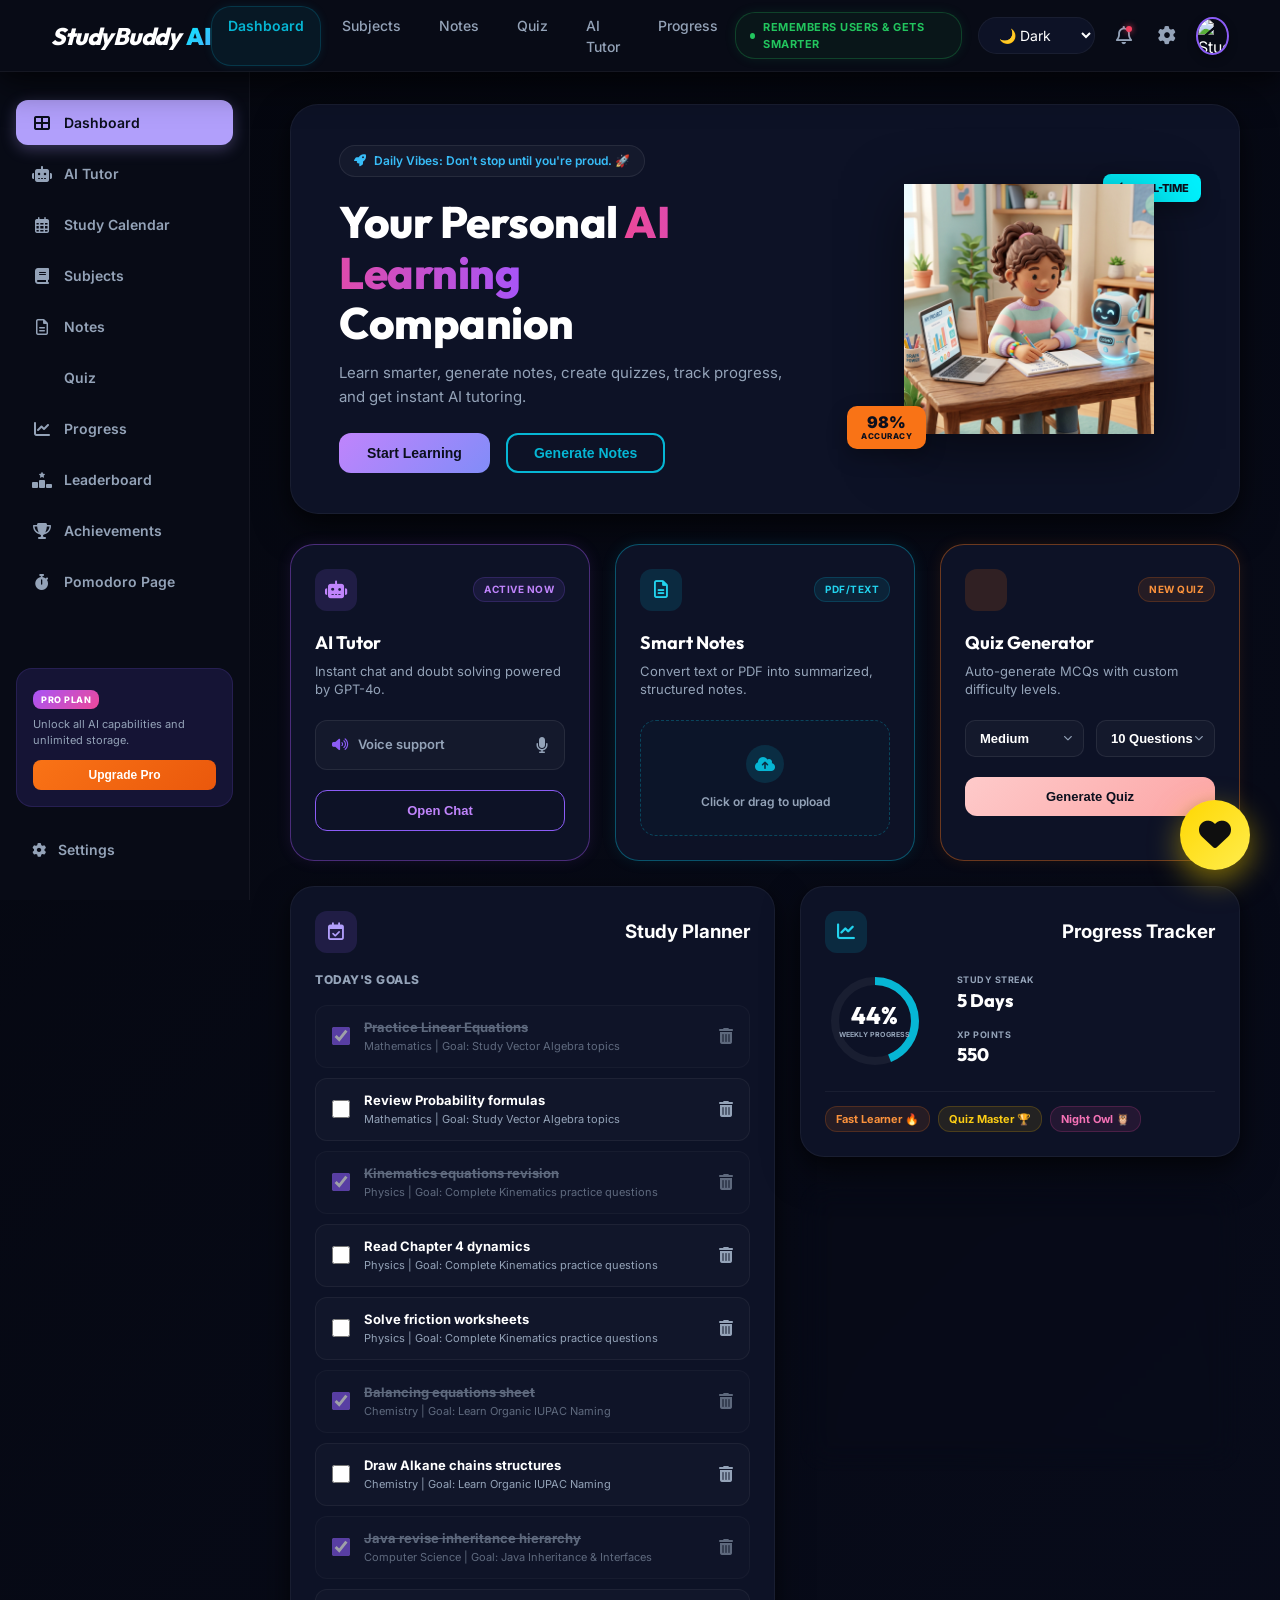
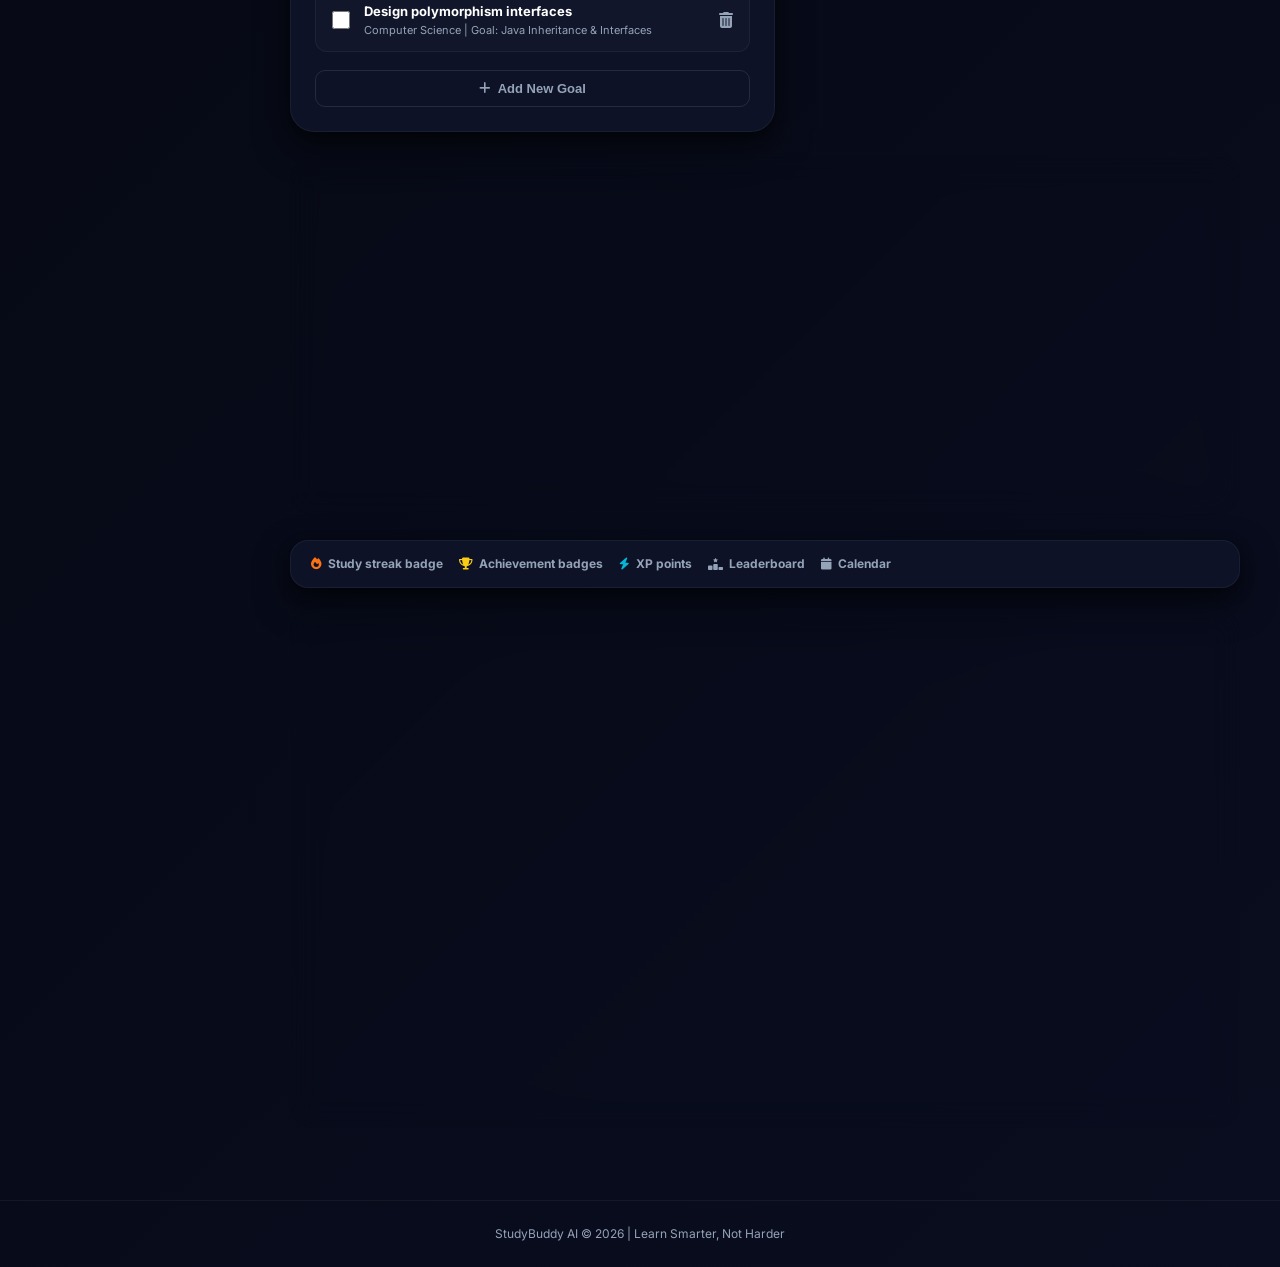
==== commit 04e5e937: "Add files via upload" ====
--- a/Frontend/index.html
+++ b/Frontend/index.html
@@ -36,13 +36,12 @@
                     <span class="pulse-dot"></span>
                     <span>remembers users & gets smarter</span>
                 </div>
-                <div class="theme-toggle-container">
-                    <i class="fa-regular fa-sun"></i>
-                    <label class="switch">
-                        <input type="checkbox" id="themeToggle">
-                        <span class="slider round"></span>
-                    </label>
-                    <i class="fa-regular fa-moon"></i>
+                <div class="theme-selector-container">
+                    <select id="themeSelector" class="theme-selector">
+                        <option value="dark">🌙 Dark</option>
+                        <option value="light">☀️ Light</option>
+                        <option value="yellow">💛 Yellow</option>
+                    </select>
                 </div>
                 <div class="notification-btn" onclick="alert('No new notifications!')">
                     <i class="fa-regular fa-bell"></i>
@@ -1192,6 +1191,10 @@
         <p>StudyBuddy AI &copy; 2026 | Learn Smarter, Not Harder</p>
     </footer>
 
+    <!-- Floating Yellow Heart Theme Button -->
+    <button id="floatingYellowThemeBtn" class="floating-yellow-btn" title="Yellow Theme">
+        <i class="fa-solid fa-heart"></i>
+    </button>
     <!-- JavaScript -->
     <script src="script.js"></script>
 </body>
--- a/Frontend/style.css
+++ b/Frontend/style.css
@@ -139,6 +139,7 @@
 .logo span {
     background: linear-gradient(135deg, #00f2fe 0%, #4facfe 100%);
     -webkit-background-clip: text;
+    background-clip: text;
     -webkit-text-fill-color: transparent;
     font-style: normal;
     font-weight: 900;
@@ -590,6 +591,7 @@
 .gradient-text {
     background: linear-gradient(to right, #ec4899, #a855f7);
     -webkit-background-clip: text;
+    background-clip: text;
     -webkit-text-fill-color: transparent;
 }
 
@@ -2021,4 +2023,104 @@
         align-items: center;
         text-align: center;
     }
+}
+
+/* Theme Selector Dropdown */
+.theme-selector-container {
+    display: flex;
+    align-items: center;
+}
+.theme-selector {
+    background: var(--card-bg);
+    border: var(--card-border);
+    color: var(--text-primary);
+    padding: 8px 16px;
+    border-radius: 20px;
+    font-family: var(--font-sans);
+    font-size: 14px;
+    cursor: pointer;
+    transition: all 0.25s ease;
+}
+.theme-selector:hover {
+    border-color: var(--primary);
+    box-shadow: 0 0 10px var(--primary-glow);
+}
+.theme-selector option {
+    background: var(--card-bg);
+    color: var(--text-primary);
+}
+
+/* Yellow Theme (Dark + White + Yellow) Variables Override */
+body.yellow-theme {
+    --bg-gradient: linear-gradient(135deg, #0f0f0f 0%, #1a1a1a 50%, #121212 100%);
+    --bg-body: #0a0a0a;
+    --sidebar-bg: #141414;
+    --card-bg: #1e1e1e;
+    --card-border: 1px solid rgba(255, 215, 0, 0.15);
+    --shadow: 0 15px 35px rgba(0, 0, 0, 0.5), 0 5px 15px rgba(255, 215, 0, 0.1);
+    --text-primary: #ffffff;
+    --text-secondary: #a3a3a3;
+    --border-color: rgba(255, 215, 0, 0.15);
+    
+    --primary: #ffd700;
+    --primary-hover: #ffed4e;
+    --primary-glow: rgba(255, 215, 0, 0.3);
+    
+    --teal: #ffd700;
+    --teal-hover: #ffed4e;
+    --teal-glow: rgba(255, 215, 0, 0.3);
+    
+    --orange: #ffd700;
+    --orange-hover: #ffed4e;
+    --orange-glow: rgba(255, 215, 0, 0.3);
+}
+
+body.yellow-theme ::-webkit-scrollbar-thumb {
+    background: rgba(255, 215, 0, 0.2);
+}
+body.yellow-theme ::-webkit-scrollbar-thumb:hover {
+    background: rgba(255, 215, 0, 0.3);
+}
+
+body.yellow-theme .logo span {
+    background: linear-gradient(135deg, #ffd700 0%, #ffed4e 100%);
+    -webkit-background-clip: text;
+    -webkit-text-fill-color: transparent;
+}
+
+body.yellow-theme .judge-tagline-nav {
+    background: rgba(255, 215, 0, 0.06);
+    color: #ffd700;
+    border: 1px solid rgba(255, 215, 0, 0.25);
+    box-shadow: 0 0 12px rgba(255, 215, 0, 0.1);
+}
+
+/* Floating Yellow Heart Theme Button */
+.floating-yellow-btn {
+    position: fixed;
+    bottom: 30px;
+    right: 30px;
+    width: 70px;
+    height: 70px;
+    border-radius: 50%;
+    background: linear-gradient(135deg, #ffd700 0%, #ffed4e 100%);
+    border: none;
+    color: #0f0f0f;
+    font-size: 32px;
+    cursor: pointer;
+    box-shadow: 0 10px 30px rgba(255, 215, 0, 0.5), 0 5px 15px rgba(0, 0, 0, 0.3);
+    transition: all 0.3s ease;
+    z-index: 10000;
+    animation: pulseYellow 2s infinite;
+}
+.floating-yellow-btn:hover {
+    transform: scale(1.1);
+    box-shadow: 0 15px 40px rgba(255, 215, 0, 0.7), 0 8px 20px rgba(0, 0, 0, 0.4);
+}
+.floating-yellow-btn:active {
+    transform: scale(0.95);
+}
+@keyframes pulseYellow {
+    0%, 100% { box-shadow: 0 10px 30px rgba(255, 215, 0, 0.5), 0 5px 15px rgba(0, 0, 0, 0.3); }
+    50% { box-shadow: 0 10px 40px rgba(255, 215, 0, 0.7), 0 5px 15px rgba(0, 0, 0, 0.3); }
 }
